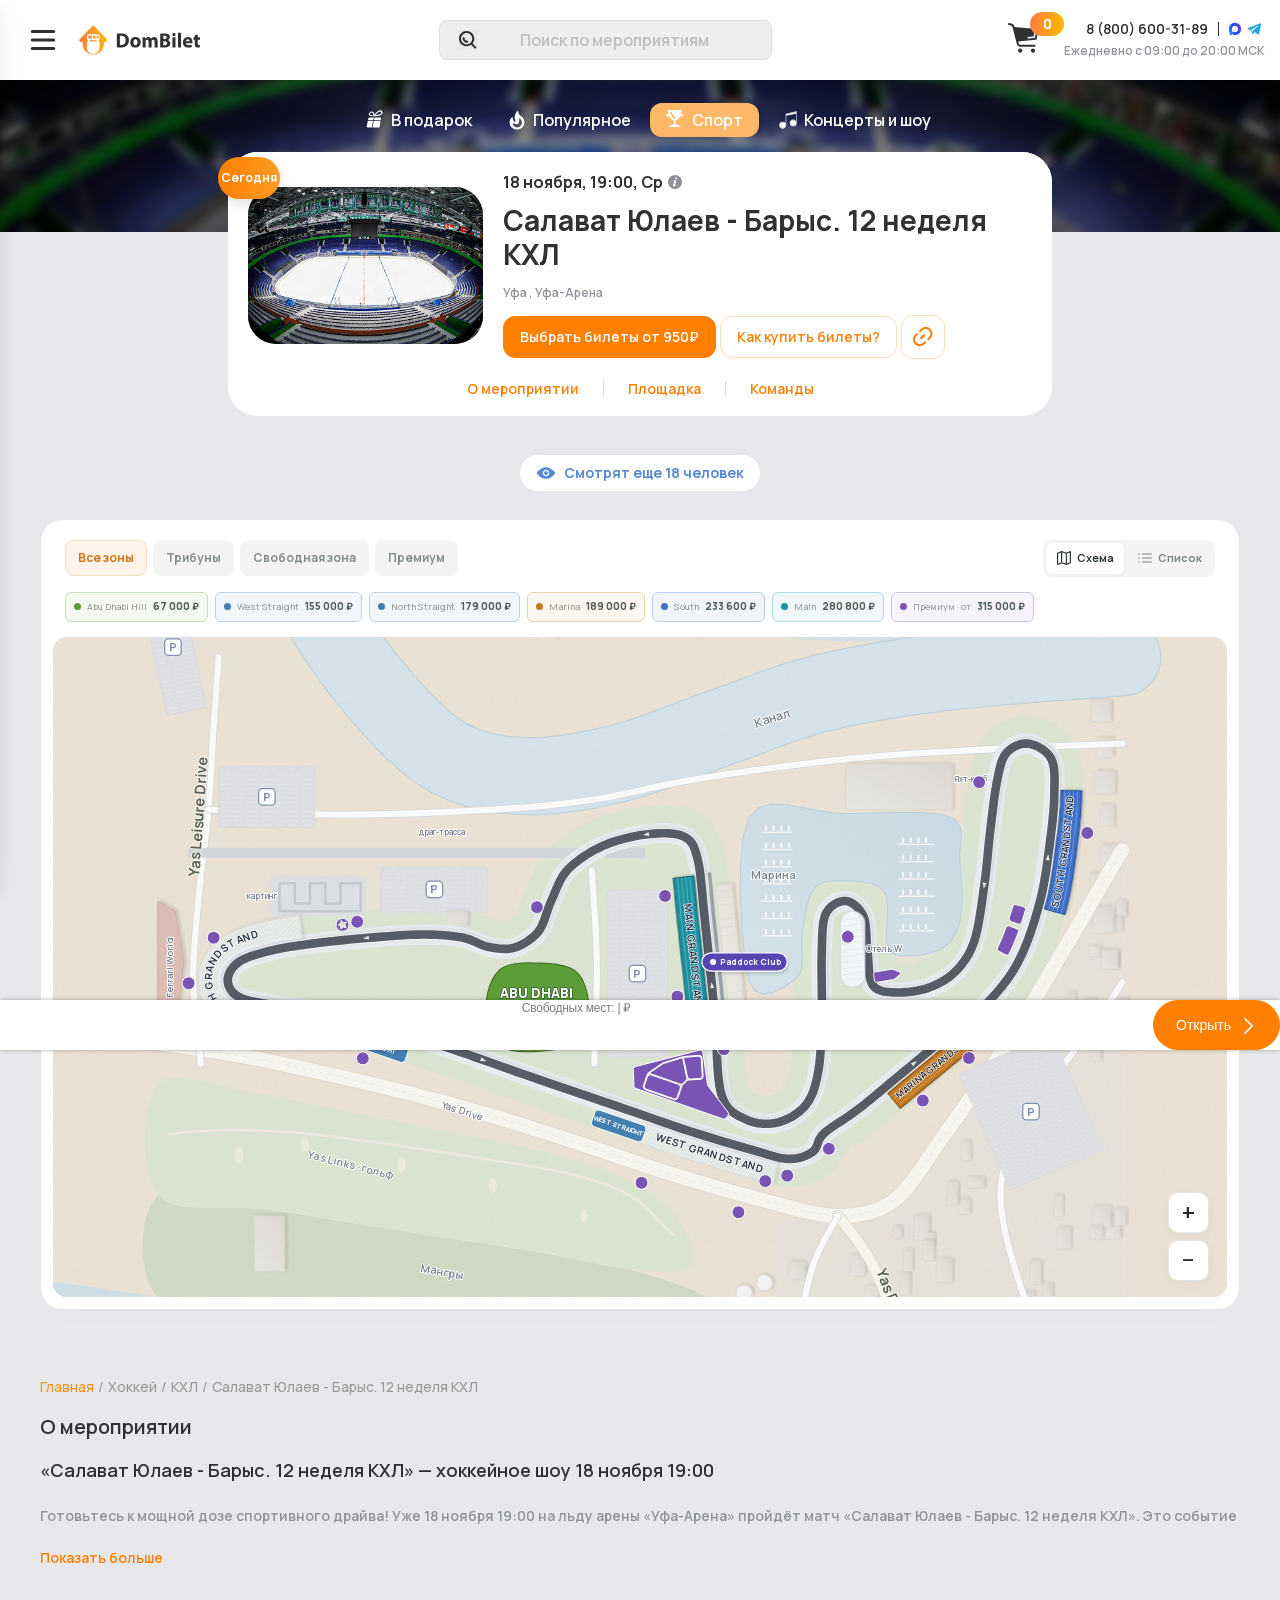
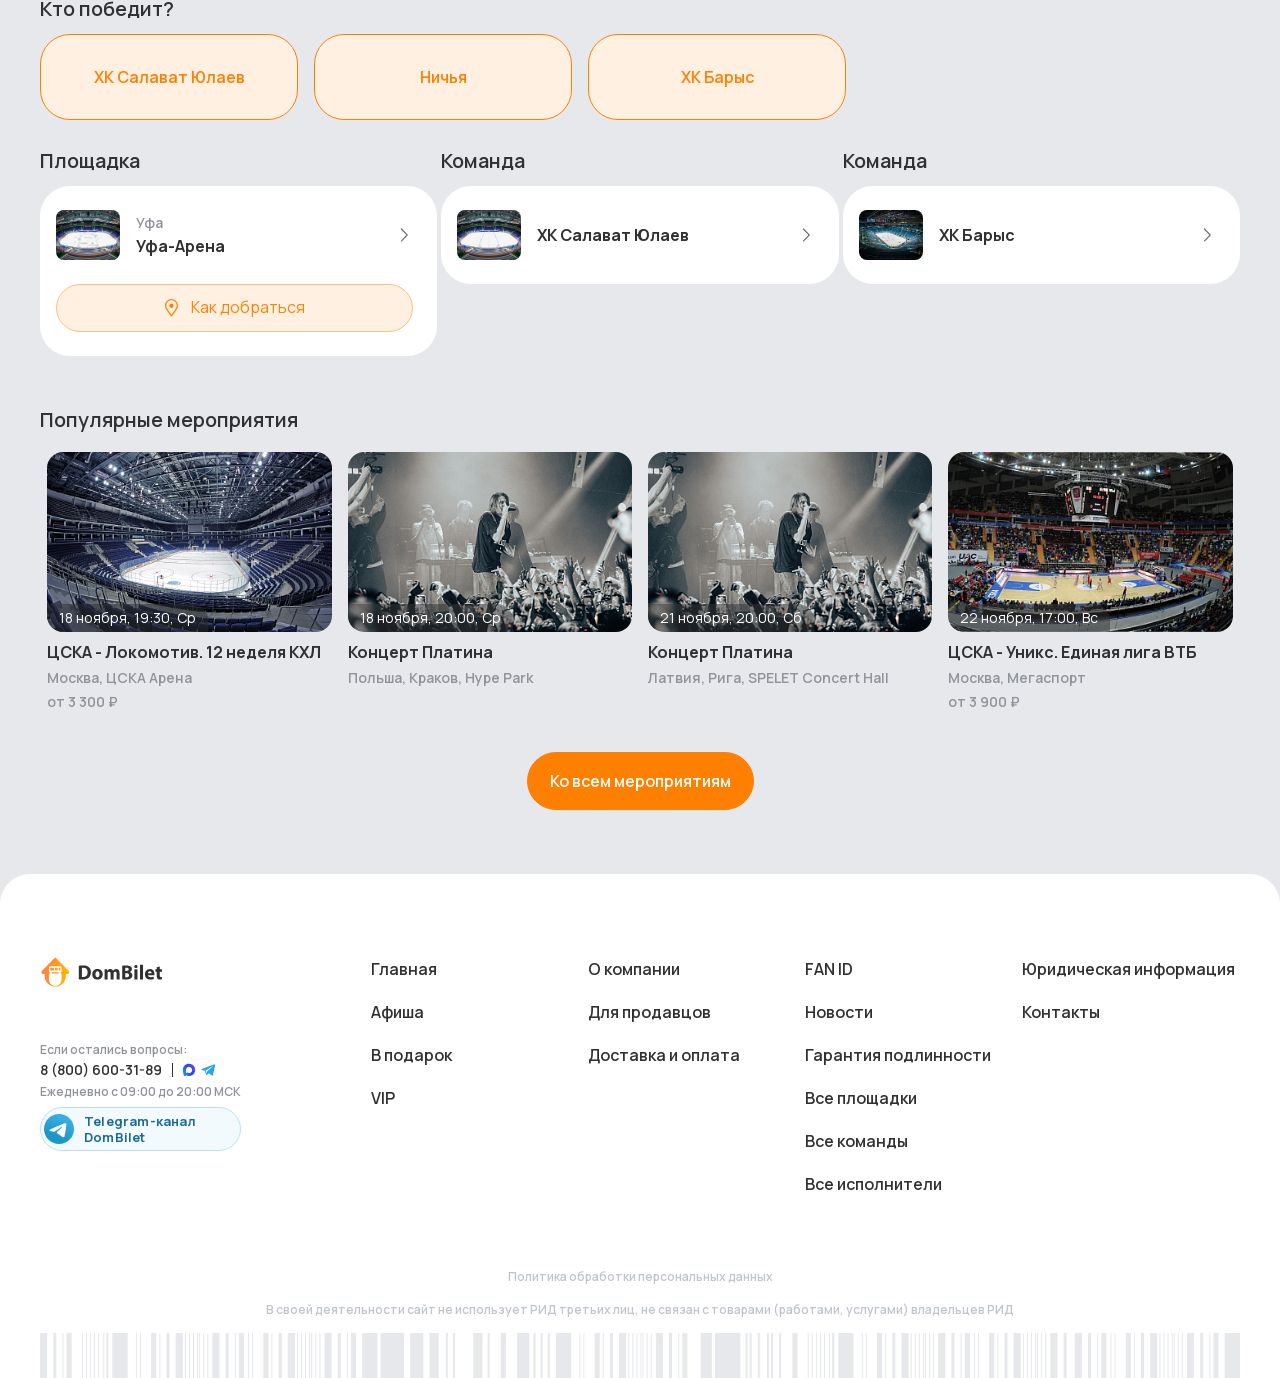
==== site/yas-marina/index.html @ 8da22242 "Follow Yas Marina seating and road contours" ====
<!DOCTYPE html>

<html class="webp" lang="ru">
<head>
<meta content="default-src 'self' data: blob:; script-src 'self' 'unsafe-inline' 'unsafe-eval'; style-src 'self' 'unsafe-inline'; img-src 'self' data: blob:; connect-src 'self'; font-src 'self' data:; form-action 'none'; frame-src 'none';" http-equiv="Content-Security-Policy"/><title>Салават Юлаев - Барыс. 12 неделя КХЛ,  Уфа, 18 ноября 19:00 — купить билеты на dombilet.ru</title>
<meta charset="utf-8"/>
<meta content="#FFFFFF" name="theme-color"/>
<meta content="telephone=no" name="format-detection"/>
<meta content="width=device-width, initial-scale=1.0" name="viewport"/>
<meta content="927cb28ad1be126b" name="yandex-verification"/>
<meta content="4dB3O5tws-q_3a4sKENKwFu6H9sQXQCLOlvoJntcr1E" name="google-site-verification"/>
<link href="../assets/3c4cfeed8372-favicon.ico" rel="icon" sizes="any"/>
<link href="../assets/720927003d61-favicon.svg" rel="icon" type="image/svg+xml"/>
<link href="../assets/5d8e3d32ad86-apple-touch-icon.png" rel="apple-touch-icon"/>
<link href="../assets/6e34c2280c79-site.webmanifest" rel="manifest"/>
<link href="../assets/3c4cfeed8372-favicon.ico" rel="shortcut icon"/>
<meta content="text/html; charset=utf-8" http-equiv="Content-Type"/>
<meta content="index, follow" name="robots"/>
<meta content="Keywords" name="keywords"/>
<meta content="Билеты на Салават Юлаев - Барыс. 12 неделя КХЛ, Уфа. Начало 18 ноября 19:00 на площадке Уфа-Арена. Выбирайте лучшие места и покупайте билеты с гарантией подлинности на dombilet.ru быстро, удобно, безопасно." name="description"/>
<link href="https://dombilet.ru/sport/hockey/khl/salavat-yulaev-barys-12-nedelya-kkhl/" rel="canonical"/>
<link href="../assets/f76cd9af6daa-page_17370873069738db4c8d6cca60e03076_v1.css?v=20261118-fonts" rel="stylesheet" type="text/css"/>
<link data-template-style="true" href="../assets/5791c54c05a1-template_c410a1cf20f54727c62c4acd4403682b_v1.css?v=20261118-fonts" rel="stylesheet" type="text/css"/>
<script>if(!window.BX)window.BX={};if(!window.BX.message)window.BX.message=function(mess){if(typeof mess==='object'){for(let i in mess) {BX.message[i]=mess[i];} return true;}};</script>
<script>(window.BX||top.BX).message({"JS_CORE_LOADING":"Загрузка...","JS_CORE_NO_DATA":"- Нет данных -","JS_CORE_WINDOW_CLOSE":"Закрыть","JS_CORE_WINDOW_EXPAND":"Развернуть","JS_CORE_WINDOW_NARROW":"Свернуть в окно","JS_CORE_WINDOW_SAVE":"Сохранить","JS_CORE_WINDOW_CANCEL":"Отменить","JS_CORE_WINDOW_CONTINUE":"Продолжить","JS_CORE_H":"ч","JS_CORE_M":"м","JS_CORE_S":"с","JSADM_AI_HIDE_EXTRA":"Скрыть лишние","JSADM_AI_ALL_NOTIF":"Показать все","JSADM_AUTH_REQ":"Требуется авторизация!","JS_CORE_WINDOW_AUTH":"Войти","JS_CORE_IMAGE_FULL":"Полный размер"});</script>
<script src="../assets/1ee7920799cd-core.min.js"></script>
<script>BX.Runtime.registerExtension({"name":"main.core","namespace":"BX","loaded":true});</script>
<script>BX.setJSList(["\/bitrix\/js\/main\/core\/core_ajax.js","\/bitrix\/js\/main\/core\/core_promise.js","\/bitrix\/js\/main\/polyfill\/promise\/js\/promise.js","\/bitrix\/js\/main\/loadext\/loadext.js","\/bitrix\/js\/main\/loadext\/extension.js","\/bitrix\/js\/main\/polyfill\/promise\/js\/promise.js","\/bitrix\/js\/main\/polyfill\/find\/js\/find.js","\/bitrix\/js\/main\/polyfill\/includes\/js\/includes.js","\/bitrix\/js\/main\/polyfill\/matches\/js\/matches.js","\/bitrix\/js\/ui\/polyfill\/closest\/js\/closest.js","\/bitrix\/js\/main\/polyfill\/fill\/main.polyfill.fill.js","\/bitrix\/js\/main\/polyfill\/find\/js\/find.js","\/bitrix\/js\/main\/polyfill\/matches\/js\/matches.js","\/bitrix\/js\/main\/polyfill\/core\/dist\/polyfill.bundle.js","\/bitrix\/js\/main\/core\/core.js","\/bitrix\/js\/main\/polyfill\/intersectionobserver\/js\/intersectionobserver.js","\/bitrix\/js\/main\/lazyload\/dist\/lazyload.bundle.js","\/bitrix\/js\/main\/polyfill\/core\/dist\/polyfill.bundle.js","\/bitrix\/js\/main\/parambag\/dist\/parambag.bundle.js"]);
</script>
<script>BX.Runtime.registerExtension({"name":"jquery","namespace":"window","loaded":true});</script>
<script>(window.BX||top.BX).message({"LANGUAGE_ID":"ru","FORMAT_DATE":"DD.MM.YYYY","FORMAT_DATETIME":"DD.MM.YYYY HH:MI:SS","COOKIE_PREFIX":"BITRIX_SM","SERVER_TZ_OFFSET":"10800","UTF_MODE":"Y","SITE_ID":"s1","SITE_DIR":"\/","USER_ID":"","SERVER_TIME":1794953131,"USER_TZ_OFFSET":0,"USER_TZ_AUTO":"Y","bitrix_sessid":"2fbe5c53769d8d0bcac6fee58060490a"});</script>
<script src="../assets/fd24740e4cf0-jquery-1.12.4.min.js"></script><script src="../fixtures.js"></script><script src="../local-preview.js?v=6"></script>
<script>BX.setJSList(["\/local\/templates\/dombilet2.0\/components\/bitrix\/catalog.element\/.default\/script.js","\/local\/components\/tickets\/vote\/templates\/.default\/script.js","\/local\/templates\/dombilet2.0\/components\/bitrix\/catalog.element\/.default\/js\/bootstrap.js","\/local\/templates\/dombilet2.0\/components\/bitrix\/catalog.element\/.default\/js\/leaflet.min.js","\/local\/templates\/dombilet2.0\/components\/bitrix\/catalog.element\/.default\/js\/jquery.fancybox.min.js","\/local\/templates\/dombilet2.0\/components\/bitrix\/catalog.element\/.default\/js\/LSVGLayer.js","\/local\/templates\/dombilet2.0\/components\/bitrix\/catalog.element\/.default\/js\/multiple-select.js","\/local\/templates\/dombilet2.0\/components\/bitrix\/catalog.element\/.default\/js\/csrf.js","\/local\/templates\/dombilet2.0\/components\/bitrix\/catalog.element\/.default\/js\/SmoothWheelZoom.js","\/local\/templates\/dombilet2.0\/components\/bitrix\/catalog.element\/.default\/js\/jquery.sticky-kit.js","\/local\/templates\/dombilet2.0\/components\/bitrix\/catalog.element\/.default\/js\/init_interface.js","\/local\/templates\/dombilet2.0\/components\/bitrix\/catalog.element\/.default\/js\/script_buy.js","\/local\/templates\/dombilet2.0\/assets\/js\/country-data.js","\/local\/templates\/dombilet2.0\/assets\/js\/simple-phone-mask.js","\/bitrix\/components\/bitrix\/search.title\/script.js","\/local\/templates\/dombilet2.0\/components\/bitrix\/search.title\/top-menu\/script.js","\/local\/templates\/dombilet2.0\/components\/bitrix\/search.title\/popup-search\/script.js","\/local\/components\/tickets\/top.button\/templates\/.default\/script.js"]);</script>
<script>BX.setCSSList(["\/local\/templates\/dombilet2.0\/components\/bitrix\/catalog.element\/.default\/style.css","\/local\/components\/tickets\/vote\/templates\/.default\/style.css","\/local\/templates\/dombilet2.0\/components\/bitrix\/catalog.element\/.default\/css\/bootstrap.css","\/local\/templates\/dombilet2.0\/components\/bitrix\/catalog.element\/.default\/css\/leaflet.css","\/local\/templates\/dombilet2.0\/components\/bitrix\/catalog.element\/.default\/css\/jquery.fancybox.min.css","\/local\/templates\/dombilet2.0\/assets\/css\/simple-phone-mask.css","\/local\/templates\/dombilet2.0\/components\/bitrix\/breadcrumb\/dombilet.sections\/style.css","\/local\/templates\/dombilet2.0\/assets\/css\/style.min.css","\/local\/templates\/dombilet2.0\/components\/bitrix\/search.title\/top-menu\/style.css","\/local\/templates\/dombilet2.0\/components\/bitrix\/search.title\/popup-search\/style.css","\/local\/components\/tickets\/group.tickets.popup\/templates\/orange\/style.css","\/local\/components\/tickets\/top.button\/templates\/.default\/style.css"]);</script>
<script src="../assets/39234f7bb2ab-template_602bebb4aa63c55a0d07e5e7d545b775_v1.js"></script>
<script src="../assets/441320418728-page_9b06301712d794bcfd93d928ab07b9fc_v1.js"></script>
<!-- Подключение метатегов и стилей -->
</head>
<body class="">
<div hidden="" id="sm-menu-content">
<a href="https://dombilet.ru/">
<img alt="Картинка" class="sm-logo" loading="lazy" src="../assets/a990c247d8c1-logo.svg"/>
</a>
<ul class="sm-menu-points">
<li><a href="https://dombilet.ru/afisha/">Афиша</a></li>
<li><a href="https://dombilet.ru/sertificat/">В подарок</a></li>
<li><a href="https://dombilet.ru/vip/">VIP</a></li>
<li><a href="https://dombilet.ru/team/">Все команды</a></li>
<li><a href="https://dombilet.ru/stadium/">Все площадки</a></li>
<li><a href="https://dombilet.ru/artist/">Все исполнители</a></li>
<li><a href="https://dombilet.ru/about-company/">О компании</a></li>
<li><a href="https://dombilet.ru/authenticity-guarantee/">Гарантия подлинности</a></li>
<li><a href="https://dombilet.ru/delivery-and-payment/">Доставка и оплата</a></li>
<li><a href="https://dombilet.ru/for-sellers/">Для продавцов</a></li>
<li><a href="https://dombilet.ru/fan-id/">FAN ID</a></li>
<li><a href="https://dombilet.ru/news/">Новости</a></li>
<li><a href="https://dombilet.ru/legal/offer/">Оферта</a></li>
<li><a href="https://dombilet.ru/contacts/">Контакты</a></li>
</ul>
<div class="contacts-info_wrapper sm-contacts-info">
<div class="contacts-info__text sm-first-text">Если остались вопросы:</div>
<div class="contacts-info__row">
<a class="contacts-info__phone" href="tel:88006003189">8 (800) 600-31-89</a>
<a class="contacts-info__whatsapp" href="https://max.ru/u/f9LHodD0cOLI2wngvTqgyMmjynvBsDkiEKffX438UYBsqbY5XTEf1xtTW04" target="_blank">
<img alt="Max" src="../assets/a9525af520ec-max.svg"/>
</a>
<a class="contacts-info__telegram" href="https://t.me/+79283333755?text=%D0%97%D0%B4%D1%80%D0%B0%D0%B2%D1%81%D1%82%D0%B2%D1%83%D0%B9%D1%82%D0%B5%21%0A%D0%9F%D0%B8%D1%88%D1%83%20%D0%B2%D0%B0%D0%BC%20%D1%81%20%D1%81%D0%B0%D0%B9%D1%82%D0%B0%20dombilet.ru%0A%D0%BF%D0%BE%20%D1%81%D0%BB%D0%B5%D0%B4%D1%83%D1%8E%D1%89%D0%B5%D0%BC%D1%83%20%D0%B2%D0%BE%D0%BF%D1%80%D0%BE%D1%81%D1%83%3A%0A" target="_blank">
<img alt="Telegram" src="../assets/641e4399e596-tg.svg"/>
</a>
</div>
<div class="contacts-info__text">Ежедневно с 09:00 до 20:00 МСК</div>
<a class="tg-button mobile_place" href="https://t.me/s/DomBilet_Concierge/" rel="noopener noreferrer" target="_blank">
<span class="tg-icon">
<svg fill="none" height="48" viewbox="0 0 48 48" width="48" xmlns="http://www.w3.org/2000/svg">
<path d="M24 48C37.2548 48 48 37.2548 48 24C48 10.7452 37.2548 0 24 0C10.7452 0 0 10.7452 0 24C0 37.2548 10.7452 48 24 48Z" fill="url(#paint0_linear_burger)"></path>
<path d="M8.93822 25.174C11.7438 23.6286 14.8756 22.3388 17.8018 21.0424C22.836 18.919 27.8902 16.8324 32.9954 14.8898C33.9887 14.5588 35.7734 14.2351 35.9484 15.7071C35.8526 17.7907 35.4584 19.8621 35.188 21.9335C34.5017 26.4887 33.7085 31.0283 32.935 35.5685C32.6685 37.0808 30.774 37.8637 29.5618 36.8959C26.6486 34.9281 23.713 32.9795 20.837 30.9661C19.8949 30.0088 20.7685 28.6341 21.6099 27.9505C24.0093 25.5859 26.5539 23.5769 28.8279 21.0901C29.4413 19.6088 27.6289 20.8572 27.0311 21.2397C23.7463 23.5033 20.5419 25.9051 17.0787 27.8945C15.3097 28.8683 13.2479 28.0361 11.4797 27.4927C9.89428 26.8363 7.57106 26.175 8.93806 25.1741L8.93822 25.174Z" fill="white"></path>
<defs>
<lineargradient gradientunits="userSpaceOnUse" id="paint0_linear_burger" x1="18.0028" x2="6.0028" y1="2.0016" y2="30">
<stop stop-color="#37AEE2"></stop>
<stop offset="1" stop-color="#1E96C8"></stop>
</lineargradient>
</defs>
</svg>
</span>
<span class="tg-text">Telegram-канал DomBilet</span>
</a>
</div>
</div>
<script type="application/ld+json">
{
    "@context": "https://schema.org",
    "@type": "SiteNavigationElement",
    "@id": "https://dombilet.ru/#nav-main",
    "name": "Главное меню",
    "hasPart": [
        {
            "@type": "SiteNavigationElement",
            "position": 1,
            "name": "Афиша",
            "url": "https://dombilet.ru/afisha/"
        },
        {
            "@type": "SiteNavigationElement",
            "position": 2,
            "name": "В подарок",
            "url": "https://dombilet.ru/sertificat/"
        },
        {
            "@type": "SiteNavigationElement",
            "position": 3,
            "name": "VIP",
            "url": "https://dombilet.ru/vip/"
        },
        {
            "@type": "SiteNavigationElement",
            "position": 4,
            "name": "Все команды",
            "url": "https://dombilet.ru/team/"
        },
        {
            "@type": "SiteNavigationElement",
            "position": 5,
            "name": "Все площадки",
            "url": "https://dombilet.ru/stadium/"
        },
        {
            "@type": "SiteNavigationElement",
            "position": 6,
            "name": "Все исполнители",
            "url": "https://dombilet.ru/artist/"
        },
        {
            "@type": "SiteNavigationElement",
            "position": 7,
            "name": "О компании",
            "url": "https://dombilet.ru/about-company/"
        },
        {
            "@type": "SiteNavigationElement",
            "position": 8,
            "name": "Гарантия подлинности",
            "url": "https://dombilet.ru/authenticity-guarantee/"
        },
        {
            "@type": "SiteNavigationElement",
            "position": 9,
            "name": "Доставка и оплата",
            "url": "https://dombilet.ru/delivery-and-payment/"
        },
        {
            "@type": "SiteNavigationElement",
            "position": 10,
            "name": "Для продавцов",
            "url": "https://dombilet.ru/for-sellers/"
        },
        {
            "@type": "SiteNavigationElement",
            "position": 11,
            "name": "FAN ID",
            "url": "https://dombilet.ru/fan-id/"
        },
        {
            "@type": "SiteNavigationElement",
            "position": 12,
            "name": "Новости",
            "url": "https://dombilet.ru/news/"
        },
        {
            "@type": "SiteNavigationElement",
            "position": 13,
            "name": "Оферта",
            "url": "https://dombilet.ru/legal/offer/"
        },
        {
            "@type": "SiteNavigationElement",
            "position": 14,
            "name": "Контакты",
            "url": "https://dombilet.ru/contacts/"
        }
    ]
}
</script>
<div class="wrapper">
<header class="header">
<div class="header__top top-header js-top-header" data-scroll="10" data-scroll-show="">
<div class="top-header__wrapper js-header-wrapper">
<!-- Панель администрирования -->
<div class="top-header__container event_page" data-lp="">
<div class="top-header__body">
<div class="logo-menu-wrapper">
<svg class="sm-trigger" fill="none" height="56" viewbox="0 0 56 56" width="56" xmlns="http://www.w3.org/2000/svg">
<rect fill="#2F2F2F" height="3.04348" rx="1.52174" width="24.3478" x="15.8242" y="17.9551"></rect>
<rect fill="#2F2F2F" height="3.04348" rx="1.52174" width="24.3478" x="15.8242" y="26.4785"></rect>
<rect fill="#2F2F2F" height="3.04348" rx="1.52174" width="24.3478" x="15.8242" y="35.002"></rect>
</svg>
<svg class="search-icon-to-heder hidden-desktop" data-popup="#popup-search" fill="none" height="25" viewbox="0 0 25 25" width="25" xmlns="http://www.w3.org/2000/svg">
<path d="M11.7666 0.334488C17.3849 0.619263 21.8523 5.2656 21.8525 10.9546L21.8389 11.5015C21.7232 13.7826 20.8889 15.8745 19.5576 17.5542L24.1914 22.188C24.7547 22.7513 24.7547 23.6648 24.1914 24.228C23.6282 24.791 22.7155 24.791 22.1523 24.228L17.4746 19.5513C15.7191 20.8308 13.5584 21.5874 11.2197 21.5874L10.6719 21.5737C5.23487 21.2979 0.875199 16.9385 0.599609 11.5015L0.585938 10.9546C0.586167 5.08209 5.34715 0.320816 11.2197 0.320816L11.7666 0.334488ZM11.2197 3.20558C6.94028 3.20558 3.47093 6.67521 3.4707 10.9546C3.47087 15.2341 6.94024 18.7036 11.2197 18.7036C15.4991 18.7035 18.9686 15.234 18.9688 10.9546C18.9685 6.67531 15.499 3.20574 11.2197 3.20558ZM6.99902 8.95753C7.79555 8.95753 8.44134 9.60341 8.44141 10.3999C8.44141 12.3459 10.0188 13.9233 11.9648 13.9234C12.7613 13.9234 13.4071 14.5693 13.4072 15.3657C13.4072 16.1623 12.7614 16.8081 11.9648 16.8081C8.42572 16.808 5.55664 13.9391 5.55664 10.3999C5.55671 9.60341 6.2025 8.95753 6.99902 8.95753Z" fill="#303133"></path>
</svg>
<a class="top-header__logo logo hidden-mobile" href="https://dombilet.ru/">
<img alt="Картинка" loading="lazy" src="../assets/a990c247d8c1-logo.svg"/>
</a>
</div>
<div class="top-header__menu menu">
<a class="top-header__logo logo hidden-desktop" href="https://dombilet.ru/">
<img alt="Картинка" loading="lazy" src="../assets/a990c247d8c1-logo.svg"/>
</a>
<div class="interface-box__main_top-menu main-interface-box hidden-mobile">
<div class="main-interface-box__search search-form" id="title-search-topmenu">
<form action="" class="search-form__item">
<button class="search-form__btn" type="submit">
<svg fill="none" height="18" viewbox="0 0 18 18" width="18" xmlns="http://www.w3.org/2000/svg">
<path d="M8.0498 0.00976562C12.0952 0.21467 15.3125 3.55993 15.3125 7.65625L15.3027 8.0498C15.2195 9.69229 14.6179 11.1977 13.6592 12.4072L16.9961 15.7441C17.4014 16.1497 17.4015 16.8074 16.9961 17.2129C16.5906 17.6182 15.9329 17.6181 15.5273 17.2129L12.1602 13.8457C10.8961 14.767 9.34006 15.3125 7.65625 15.3125L7.26172 15.3027C3.34721 15.1041 0.208241 11.9644 0.00976562 8.0498L0 7.65625C0 3.42794 3.42795 6.72675e-05 7.65625 0L8.0498 0.00976562ZM7.65625 2.07715C4.57501 2.07722 2.07715 4.57499 2.07715 7.65625C2.07744 10.7373 4.57518 13.2353 7.65625 13.2354C10.7373 13.2353 13.2351 10.7373 13.2354 7.65625C13.2354 4.57499 10.7375 2.07722 7.65625 2.07715ZM4.61719 6.21875C5.19071 6.21875 5.65527 6.68331 5.65527 7.25684C5.65554 8.65768 6.79152 9.79378 8.19238 9.79395C8.76581 9.79395 9.23128 10.2586 9.23145 10.832C9.23118 11.4053 8.76575 11.8711 8.19238 11.8711C5.64446 11.8709 3.57937 9.80473 3.5791 7.25684C3.5791 6.68331 4.04366 6.21875 4.61719 6.21875Z" fill="#303133"></path>
</svg>
</button>
<input autocomplete="off" class="search-form__input" data-error="Ошибка" data-placeholder="Поиск по мероприятиям" data-value="Поиск по мероприятиям" id="title-search-input-topmenu" name="q" placeholder="Поиск по мероприятиям" type="text"/>
<button class="search-form__btn search-form__btn_reset search-form__btn_reset-hidden" id="searchClose" style="background-color: transparent;" type="reset">
<svg fill="none" height="18" viewbox="0 0 13 13" width="18" xmlns="http://www.w3.org/2000/svg">
<path d="M5.50987 6.125L4.26562 4.89431C4.18367 4.80302 4.14269 4.69817 4.14269 4.57975C4.14269 4.46133 4.186 4.35881 4.27262 4.27219C4.35925 4.18556 4.46177 4.14225 4.58019 4.14225C4.6986 4.14225 4.80346 4.18323 4.89475 4.26519L6.12544 5.50944L7.35612 4.26519C7.48387 4.14677 7.62738 4.11031 7.78662 4.15581C7.94588 4.20131 8.0484 4.30383 8.09419 4.46338C8.13998 4.62292 8.10352 4.76642 7.98481 4.89388L6.74056 6.12456L7.98481 7.35525C8.10323 7.483 8.13969 7.6265 8.09419 7.78575C8.04869 7.945 7.94617 8.04752 7.78662 8.09331C7.62708 8.1391 7.48358 8.10265 7.35612 7.98394L6.12544 6.73969L4.89475 7.98394C4.80346 8.0659 4.6986 8.10688 4.58019 8.10688C4.46177 8.10688 4.35925 8.06356 4.27262 7.97694C4.186 7.89031 4.14269 7.78779 4.14269 7.66938C4.14269 7.55096 4.18367 7.4461 4.26562 7.35481L5.50987 6.125ZM6.125 11.375C7.61075 11.3385 8.848 10.8258 9.83675 9.83675C10.8255 8.84771 11.3383 7.61046 11.375 6.125C11.3385 4.63925 10.8258 3.402 9.83675 2.41325C8.84771 1.4245 7.61046 0.91175 6.125 0.875C4.63925 0.911458 3.402 1.42421 2.41325 2.41325C1.4245 3.40229 0.91175 4.63954 0.875 6.125C0.911458 7.61075 1.42421 8.848 2.41325 9.83675C3.40229 10.8255 4.63954 11.3383 6.125 11.375ZM6.125 12.25C4.39308 12.2045 2.95065 11.6053 1.79769 10.4523C0.644729 9.29935 0.0455 7.85692 0 6.125C0.0455 4.39308 0.644729 2.95065 1.79769 1.79769C2.95065 0.644729 4.39308 0.0455 6.125 0C7.85692 0.0455 9.29935 0.644729 10.4523 1.79769C11.6053 2.95065 12.2045 4.39308 12.25 6.125C12.2045 7.85692 11.6053 9.29935 10.4523 10.4523C9.29935 11.6053 7.85692 12.2045 6.125 12.25Z" fill="#C1C5C9"></path>
</svg>
</button>
</form>
<div class="search-form__menu menu-search"></div>
</div>
</div>
<script>
	BX.ready(function(){
		new JCTitleSearchNewTopMenu({
			'AJAX_PAGE' : '/sport/hockey/khl/salavat-yulaev-barys-12-nedelya-kkhl/',
			'CONTAINER_ID': 'title-search-topmenu',
			'INPUT_ID': 'title-search-input-topmenu',
			'MIN_QUERY_LEN': 2
		});
	});
</script>
</div>
<div class="top-header__contacts contacts-info">
<a class="cart-info-link" href="https://dombilet.ru/cart/">
<span class="cart-sticker cart-count-products">0</span>
<svg fill="none" height="30" viewbox="0 0 31 30" width="31" xmlns="http://www.w3.org/2000/svg">
<path clip-rule="evenodd" d="M12.1818 25.3829C13.3729 25.3831 14.339 26.3489 14.339 27.5402C14.3386 28.731 13.3727 29.6962 12.1818 29.6964C10.9909 29.6963 10.0249 28.731 10.0246 27.5402C10.0246 26.3489 10.9906 25.3831 12.1818 25.3829ZM25.0382 25.3829C26.2291 25.3833 27.1943 26.3483 27.1945 27.5392C27.1944 28.7301 26.2292 29.696 25.0382 29.6964C23.8471 29.6963 22.8811 28.7303 22.881 27.5392C22.8812 26.3481 23.8472 25.3831 25.0382 25.3829ZM0.0333429 0.744267C0.174796 0.210804 0.722517 -0.107481 1.256 0.0333297L4.09877 0.787236C5.14338 1.06436 5.958 1.8823 6.23159 2.92786L6.51967 4.02845L29.547 6.04602C29.7523 6.06392 29.9406 6.16688 30.0665 6.3302C30.1919 6.49358 30.2432 6.70236 30.2081 6.9054L28.5861 16.2316C28.5289 16.558 28.2607 16.8063 27.9308 16.838L10.3107 18.5197L10.9406 20.9259C11.0558 21.3654 11.454 21.6717 11.9083 21.672H26.5812C27.1332 21.6722 27.581 22.12 27.5812 22.672C27.5811 23.224 27.1332 23.6718 26.5812 23.672H11.9083C10.5443 23.6717 9.35136 22.7514 9.006 21.4318L4.29701 3.43372C4.2058 3.08525 3.93425 2.81222 3.58608 2.71985L0.74428 1.96692C0.211133 1.82518 -0.107567 1.27761 0.0333429 0.744267ZM27.3888 8.0802C26.9822 8.00271 26.5897 8.26938 26.5119 8.67591L25.5939 13.4825L20.1603 14.1017C19.749 14.1486 19.4537 14.5205 19.5001 14.9318C19.547 15.3433 19.9187 15.6388 20.3302 15.5919L26.3126 14.9113L26.8615 14.8488L26.965 14.3068L27.9855 8.95716C28.0628 8.55043 27.7955 8.15779 27.3888 8.0802Z" fill="#303133" fill-rule="evenodd"></path>
</svg>
</a>
<div class="contacts-info_wrapper hidden-mobile">
<div class="contacts-info__text">Если остались вопросы:</div>
<div class="contacts-info__row">
<a class="contacts-info__phone" href="tel:88006003189">8 (800) 600-31-89</a>
<a class="contacts-info__whatsapp" href="https://max.ru/u/f9LHodD0cOLI2wngvTqgyMmjynvBsDkiEKffX438UYBsqbY5XTEf1xtTW04" target="_blank">
<img alt="Max" src="../assets/a9525af520ec-max.svg"/>
</a>
<a class="contacts-info__telegram" href="https://t.me/+79283333755?text=%D0%97%D0%B4%D1%80%D0%B0%D0%B2%D1%81%D1%82%D0%B2%D1%83%D0%B9%D1%82%D0%B5%21%0A%D0%9F%D0%B8%D1%88%D1%83%20%D0%B2%D0%B0%D0%BC%20%D1%81%20%D1%81%D0%B0%D0%B9%D1%82%D0%B0%20dombilet.ru%0A%D0%BF%D0%BE%20%D1%81%D0%BB%D0%B5%D0%B4%D1%83%D1%8E%D1%89%D0%B5%D0%BC%D1%83%20%D0%B2%D0%BE%D0%BF%D1%80%D0%BE%D1%81%D1%83%3A%0A" target="_blank">
<img alt="Telegram" src="../assets/641e4399e596-tg.svg"/>
</a>
</div>
<div class="contacts-info__text">Ежедневно с 09:00 до 20:00 МСК</div>
</div>
</div>
</div>
</div>
</div>
</div>
<div class="header__body body-header event_page" style="background-image: url(../assets/f3dfbfe6ab80-zxmy34wfqvzfbhjkre1frn9cy9cjg8rr.jpeg)">
<div class="body-header__container">
<div class="body-header__content">
<div class="mobile-menu__icon-wrapper">
<svg class="sm-trigger icon-menu" fill="none" height="56" viewbox="0 0 56 56" width="56" xmlns="http://www.w3.org/2000/svg">
<rect fill="#fff" height="3.04348" rx="1.52174" width="24.3478" x="15.8242" y="17.9551"></rect>
<rect fill="#fff" height="3.04348" rx="1.52174" width="24.3478" x="15.8242" y="26.4785"></rect>
<rect fill="#fff" height="3.04348" rx="1.52174" width="24.3478" x="15.8242" y="35.002"></rect>
</svg>
<svg class="search-icon-mob" data-popup="#popup-search" fill="none" height="25" viewbox="0 0 25 25" width="25" xmlns="http://www.w3.org/2000/svg">
<path d="M10.8662 0.0136719C16.3269 0.290332 20.6689 4.80555 20.6689 10.335L20.6562 10.8662C20.5494 12.9747 19.8082 14.9145 18.623 16.5039L24.0986 21.9785C24.6841 22.5642 24.684 23.5139 24.0986 24.0996C23.5128 24.6854 22.5623 24.6854 21.9766 24.0996L16.501 18.624C14.7793 19.9066 12.6469 20.6689 10.335 20.6689L9.80273 20.6562C4.51831 20.3883 0.281406 16.1507 0.0136719 10.8662L0 10.335C0 4.62728 4.62728 0 10.335 0L10.8662 0.0136719ZM10.335 3C6.28413 3 3 6.28413 3 10.335C3.00016 14.3857 6.28423 17.6689 10.335 17.6689C14.3856 17.6688 17.6688 14.3856 17.6689 10.335C17.6689 6.28423 14.3857 3.00016 10.335 3Z" fill="white"></path>
</svg>
</div>
<div class="body-header__logo-wrapper">
<a class="body-header__logo logo" href="https://dombilet.ru/">
<svg fill="none" height="56" viewbox="0 0 170 56" width="170" xmlns="http://www.w3.org/2000/svg">
<path d="M22.0878 32.2351V30.2927H20.4443C20.0646 30.2948 19.6927 30.1846 19.375 29.976C19.0573 29.7673 18.8078 29.4694 18.6576 29.1194C18.5075 28.7694 18.4633 28.3827 18.5307 28.0077C18.598 27.6326 18.7738 27.2858 19.0363 27.0104L32.2949 13.1331C32.4771 12.9428 32.6957 12.7914 32.9377 12.688C33.1796 12.5846 33.4399 12.5312 33.7029 12.5312C33.9658 12.5312 34.2261 12.5846 34.4681 12.688C34.71 12.7914 34.9286 12.9428 35.1109 13.1331L48.3695 27.0104C48.6319 27.2858 48.8077 27.6326 48.8751 28.0077C48.9424 28.3827 48.8983 28.7694 48.7481 29.1194C48.598 29.4694 48.3485 29.7673 48.0308 29.976C47.713 30.1846 47.3411 30.2948 46.9615 30.2927H45.3156V32.2355C45.3156 35.327 44.0921 38.2918 41.9142 40.4778C39.7362 42.6638 36.7823 43.8918 33.7023 43.8918C30.6222 43.8918 27.6683 42.6638 25.4904 40.4778C23.3125 38.2918 22.0889 35.327 22.0889 32.2355L22.0878 32.2351ZM26.7898 23.5662V27.7948C27.0832 27.7948 27.3645 27.9118 27.5719 28.12C27.7794 28.3282 27.8959 28.6105 27.8959 28.905C27.8959 29.1994 27.7794 29.4818 27.5719 29.69C27.3645 29.8982 27.0832 30.0152 26.7898 30.0152V36.1035C26.7898 39.9935 29.9612 43.2703 33.8361 43.1966C35.6462 43.1614 37.3703 42.4148 38.6379 41.1174C39.9056 39.8199 40.6155 38.0751 40.6151 36.258V30.0144C40.3218 30.0144 40.0404 29.8974 39.833 29.6892C39.6256 29.481 39.509 29.1986 39.509 28.9042C39.509 28.6098 39.6256 28.3274 39.833 28.1192C40.0404 27.911 40.3218 27.794 40.6151 27.794V23.5662C40.6151 23.3378 40.5703 23.1117 40.4832 22.9007C40.3961 22.6897 40.2684 22.4981 40.1075 22.3367C39.9466 22.1752 39.7555 22.0472 39.5453 21.9599C39.335 21.8727 39.1097 21.8278 38.8822 21.828H28.5216C28.0623 21.828 27.6218 22.0111 27.297 22.3371C26.9723 22.663 26.7898 23.1052 26.7898 23.5662ZM37.2969 27.3793V22.9381H39.0384C39.1005 22.9381 39.1619 22.9504 39.2193 22.9743C39.2766 22.9981 39.3287 23.033 39.3726 23.0771C39.4165 23.1211 39.4513 23.1734 39.475 23.231C39.4988 23.2885 39.511 23.3502 39.511 23.4125V26.9045C39.511 27.0303 39.4612 27.151 39.3726 27.2399C39.284 27.3289 39.1638 27.3789 39.0384 27.3789L37.2969 27.3793ZM34.841 27.3793V22.9381H36.2236V27.3785L34.841 27.3793ZM33.9396 27.3793V22.9381H34.9929V27.3785L33.9396 27.3793ZM33.3865 27.3793V22.9381H34.0279V27.3785L33.3865 27.3793ZM30.9369 27.3793V22.9381H32.3206V27.3785L30.9369 27.3793ZM29.9549 27.3793V22.9381H31.4023V27.3785L29.9549 27.3793ZM28.3677 27.3793C28.3056 27.3793 28.2442 27.367 28.1869 27.3432C28.1295 27.3193 28.0774 27.2844 28.0335 27.2403C27.9897 27.1963 27.9548 27.144 27.9311 27.0864C27.9073 27.0289 27.8951 26.9672 27.8951 26.9049V23.4125C27.8951 23.3502 27.9073 23.2885 27.9311 23.231C27.9548 23.1734 27.9897 23.1211 28.0335 23.0771C28.0774 23.033 28.1295 22.9981 28.1869 22.9743C28.2442 22.9504 28.3056 22.9381 28.3677 22.9381H30.1073V27.3785L28.3677 27.3793Z" fill="white"></path>
<rect fill="white" height="1.01562" rx="0.507812" width="10.3594" x="28.4062" y="28.3867"></rect>
<path d="M68.0859 33.6006L69.4883 33.6846L69.3418 39.6729H66.9336L66.7666 36.1133H58.4951L58.3281 39.6729H55.8984L55.7734 33.6846L56.9668 33.6006C57.5322 32.6164 57.9925 31.5688 58.3066 30.459C58.6835 29.0352 58.8516 27.4855 58.8516 25.7686V22H68.0859V33.6006ZM76.0127 25.6221C79.1326 25.6221 81.2264 27.779 81.2266 30.8779C81.2266 34.6261 78.5673 36.3438 75.8242 36.3438C72.8299 36.3437 70.5264 34.3748 70.5264 31.0664C70.5265 27.7372 72.7043 25.6221 76.0127 25.6221ZM132.238 36.1133H129.056V28.3027H126.836V30.1875C126.836 32.6791 126.542 34.4166 125.391 35.3379C124.742 36.0288 123.842 36.3437 122.418 36.3438L122.062 33.873C122.543 33.7893 122.962 33.6002 123.213 33.3281C123.799 32.7209 123.884 31.7578 123.884 30.041V25.874H132.238V36.1133ZM139.355 25.6436C142.664 25.6436 143.92 28.2192 143.92 30.7529C143.92 31.2971 143.857 31.7785 143.815 32.0088H137.22C137.303 33.328 138.623 33.9561 140.109 33.9561C141.198 33.9561 142.078 33.8098 142.937 33.5166L143.355 35.6738C142.308 36.1136 141.03 36.3223 139.648 36.3223C136.173 36.3222 134.184 34.3121 134.184 31.1084C134.184 28.512 135.796 25.6436 139.355 25.6436ZM107.652 24.5967H101.454V27.0254C101.936 26.9626 102.627 26.9209 103.171 26.9209C104.595 26.9209 106.082 27.2766 107.149 28.0723C108.134 28.7842 108.783 29.8944 108.783 31.4648C108.783 32.8258 108.259 33.8937 107.442 34.6475C106.081 35.8408 103.862 36.2598 101.705 36.2598C100.135 36.2598 99.0039 36.1545 98.292 36.0498V22H107.652V24.5967ZM88.665 29.7471C88.8326 30.3543 89.1256 31.4019 89.335 32.3232H89.3975C89.5859 31.6324 89.9207 30.5016 90.2139 29.5176L91.3447 25.874H95.3652L95.9932 36.1133H93.041L92.874 32.0088C92.8531 31.1294 92.7895 29.6431 92.7686 28.4287H92.7061C92.3083 29.7894 92.2451 30.1244 91.7217 31.7783L90.3613 35.9453H88.0361L86.8223 31.8838C86.5501 30.9206 86.2147 29.4544 85.9844 28.4912H85.9004C85.8585 29.7683 85.8378 31.2127 85.7959 32.0713L85.6289 36.1133H82.7803L83.4932 25.874H87.5547L88.665 29.7471ZM113.777 29.0146C113.777 30.6479 113.694 31.7996 113.61 33.1816L113.694 33.2021C114.176 32.0298 114.447 31.2336 114.866 30.2705L116.855 25.874H120.751V36.1133H117.735V32.9932C117.735 31.4018 117.819 30.7317 117.924 28.5752H117.84C117.442 29.6848 117.191 30.3552 116.772 31.3184C116.123 32.7422 115.349 34.522 114.637 36.1133H110.763V25.874H113.777V29.0146ZM153.753 28.3232H150.779V36.1133H147.597V28.3232H144.623V25.874H153.753V28.3232ZM75.9082 27.9053C74.4006 27.9053 73.8145 29.4758 73.8145 30.9834C73.8146 32.7421 74.5473 34.0605 75.9082 34.0605C77.1645 34.0604 77.9395 32.8254 77.9395 30.9619C77.9394 29.4544 77.3529 27.9054 75.9082 27.9053ZM102.563 29.2871C102.208 29.2871 101.831 29.3283 101.454 29.3701V33.7891C101.81 33.8519 102.229 33.873 102.669 33.873C103.444 33.873 104.218 33.6207 104.741 33.1602C105.16 32.7624 105.433 32.1976 105.433 31.5068C105.433 30.7949 105.139 30.271 104.679 29.915C104.113 29.4753 103.317 29.2871 102.563 29.2871ZM61.8037 26.4805C61.8037 28.1138 61.5946 29.706 61.1758 31.1299C60.9245 31.9883 60.5678 32.8466 60.2119 33.5166H64.9023V24.5967H61.8037V26.4805ZM139.167 27.7578C137.827 27.7579 137.283 28.9935 137.199 29.8311H140.968C140.968 29.0563 140.633 27.7578 139.167 27.7578Z" fill="white"></path>
</svg>
</a>
</div>
<ul class="body-header__menu menu-body-header">
<li class="menu-body-header__item">
<a class="menu-body-header__link" href="https://dombilet.ru/sertificat/">
<svg>
<use xlink:href="../assets/d8a3f0e0c56e-icons.svg#present-w"></use>
</svg>
										В подарок				</a>
</li>
<li class="menu-body-header__item">
<a class="menu-body-header__link" href="https://dombilet.ru/afisha/filter/popular-is-true/apply/">
<svg>
<use xlink:href="../assets/8ba162301015-icons.svg#fire-w"></use>
</svg>
										Популярное				</a>
</li>
<li class="menu-body-header__item">
<a class="menu-body-header__link menu-body-header__select" href="https://dombilet.ru/sport/">
<svg>
<use xlink:href="../assets/035d0a5a3832-icons.svg#cubok-w"></use>
</svg>
										Спорт				</a>
</li>
<li class="menu-body-header__item">
<a class="menu-body-header__link" href="https://dombilet.ru/koncerty-i-shou/">
<svg>
<use xlink:href="../assets/9138bd223fa8-icons.svg#note-w"></use>
</svg>
										Концерты и шоу				</a>
</li>
</ul>
<script type="application/ld+json">
{
    "@context": "https://schema.org",
    "@type": "SiteNavigationElement",
    "@id": "https://dombilet.ru/#nav-categories",
    "name": "Категории афиши",
    "hasPart": [
        {
            "@type": "SiteNavigationElement",
            "position": 1,
            "name": "В подарок",
            "url": "https://dombilet.ru/sertificat/"
        },
        {
            "@type": "SiteNavigationElement",
            "position": 2,
            "name": "Популярное",
            "url": "https://dombilet.ru/afisha/filter/popular-is-true/apply/"
        },
        {
            "@type": "SiteNavigationElement",
            "position": 3,
            "name": "Спорт",
            "url": "https://dombilet.ru/sport/"
        },
        {
            "@type": "SiteNavigationElement",
            "position": 4,
            "name": "Концерты и шоу",
            "url": "https://dombilet.ru/koncerty-i-shou/"
        }
    ]
}
</script>
<a class="cart-info-link body-header__cart" href="https://dombilet.ru/cart/">
<span class="cart-sticker cart-count-products" id="mobile-cart__count-products">0</span>
<svg fill="none" height="30" viewbox="0 0 31 30" width="31" xmlns="http://www.w3.org/2000/svg">
<path clip-rule="evenodd" d="M12.1818 25.3829C13.3729 25.3831 14.339 26.3489 14.339 27.5402C14.3386 28.731 13.3727 29.6962 12.1818 29.6964C10.9909 29.6963 10.0249 28.731 10.0246 27.5402C10.0246 26.3489 10.9906 25.3831 12.1818 25.3829ZM25.0382 25.3829C26.2291 25.3833 27.1943 26.3483 27.1945 27.5392C27.1944 28.7301 26.2292 29.696 25.0382 29.6964C23.8471 29.6963 22.8811 28.7303 22.881 27.5392C22.8812 26.3481 23.8472 25.3831 25.0382 25.3829ZM0.0333429 0.744267C0.174796 0.210804 0.722517 -0.107481 1.256 0.0333297L4.09877 0.787236C5.14338 1.06436 5.958 1.8823 6.23159 2.92786L6.51967 4.02845L29.547 6.04602C29.7523 6.06392 29.9406 6.16688 30.0665 6.3302C30.1919 6.49358 30.2432 6.70236 30.2081 6.9054L28.5861 16.2316C28.5289 16.558 28.2607 16.8063 27.9308 16.838L10.3107 18.5197L10.9406 20.9259C11.0558 21.3654 11.454 21.6717 11.9083 21.672H26.5812C27.1332 21.6722 27.581 22.12 27.5812 22.672C27.5811 23.224 27.1332 23.6718 26.5812 23.672H11.9083C10.5443 23.6717 9.35136 22.7514 9.006 21.4318L4.29701 3.43372C4.2058 3.08525 3.93425 2.81222 3.58608 2.71985L0.74428 1.96692C0.211133 1.82518 -0.107567 1.27761 0.0333429 0.744267ZM27.3888 8.0802C26.9822 8.00271 26.5897 8.26938 26.5119 8.67591L25.5939 13.4825L20.1603 14.1017C19.749 14.1486 19.4537 14.5205 19.5001 14.9318C19.547 15.3433 19.9187 15.6388 20.3302 15.5919L26.3126 14.9113L26.8615 14.8488L26.965 14.3068L27.9855 8.95716C28.0628 8.55043 27.7955 8.15779 27.3888 8.0802Z" fill="#fff" fill-rule="evenodd"></path>
</svg>
</a>
</div>
</div>
</div>
</header>
<main class="page page_events">
<section class="page__obzor-card card-obzor">
<div class="card-obzor__container">
<div class="card-obzor__box card-obzor__box_artist obzor-box new_obzor-box">
<div class="obzor-box__inner">
<div class="obzor-box__img-ibg">
<div class="obzor-box__badge">
<span>Сегодня</span>
</div>
<img alt="Картинка" loading="lazy" src="../assets/f3dfbfe6ab80-zxmy34wfqvzfbhjkre1frn9cy9cjg8rr.jpeg"/>
</div> <!-- obzor-box__img-ibg -->
<div class="obzor-box__descp">
<div class="obzor-box__date-inner">
<div class="obzor-box__date-sticker sticker-date_new">
                                18 ноября, 19:00, Ср                            </div>
<span abbr="" class="obzor-box__tooltip tooltip" data-tippy="По местному времени
Время по Мск 17:00">
<svg fill="none" height="16" viewbox="0 0 16 16" width="16" xmlns="http://www.w3.org/2000/svg">
<path d="M7.99976 1C9.97909 1.052 11.6274 1.73702 12.9451 3.05469C14.2627 4.37235 14.9478 6.02067 14.9998 8C14.9478 9.97933 14.2627 11.6276 12.9451 12.9453C11.6274 14.263 9.97909 14.948 7.99976 15C6.02042 14.948 4.37211 14.263 3.05444 12.9453C1.73678 11.6276 1.05176 9.97933 0.999756 8C1.05176 6.02067 1.73678 4.37235 3.05444 3.05469C4.37211 1.73702 6.02042 1.052 7.99976 1ZM8.34351 5.92188C7.97892 5.93227 7.58041 6.0859 7.14819 6.38281C6.71596 6.67975 6.33833 7.05743 6.01538 7.51562V7.75098C6.00509 7.85514 6.00506 7.95432 6.01538 8.04785L6.84351 7.09473C6.92679 7.00112 7.01271 6.9283 7.10132 6.87598C7.18991 6.82369 7.26027 6.8072 7.31226 6.82812C7.41649 6.88008 7.45281 6.96362 7.42163 7.07812L6.06226 11.3906C5.98926 11.651 6.02563 11.8836 6.17163 12.0869C6.31766 12.2901 6.57305 12.4283 6.93726 12.501C7.45817 12.4906 7.89579 12.3394 8.24976 12.0479C8.60368 11.7562 8.93185 11.381 9.23413 10.9229V10.9219C9.23414 10.8592 9.23943 10.7758 9.24976 10.6719C9.26008 10.5679 9.26009 10.469 9.24976 10.375L8.42163 11.3281C8.33837 11.4217 8.25241 11.4946 8.16382 11.5469C8.07515 11.5992 7.99959 11.6147 7.93726 11.5938C7.84365 11.5521 7.80193 11.4793 7.81226 11.375L9.18726 7.04688C9.23922 6.75526 9.19228 6.50518 9.04663 6.29688C8.90096 6.08863 8.66643 5.96353 8.34351 5.92188ZM9.05444 3.51562C8.78892 3.51569 8.56731 3.59654 8.39038 3.75781C8.21351 3.91909 8.12579 4.13542 8.12573 4.40625C8.12573 4.67707 8.21362 4.89339 8.39038 5.05469C8.56724 5.21589 8.78624 5.29577 9.04663 5.2959C9.31763 5.2959 9.54151 5.21602 9.71851 5.05469C9.89549 4.89336 9.98413 4.67724 9.98413 4.40625C9.98408 4.13537 9.89545 3.9191 9.71851 3.75781C9.54154 3.59662 9.31999 3.51562 9.05444 3.51562Z" fill="#909399"></path>
</svg>
</span>
</div> <!-- obzor-box__date-inner -->
<div class="obzor-box__title">
<h1>Салават Юлаев - Барыс. 12 неделя КХЛ</h1>
</div>
<div class="obzor-box__location">
                                                                                    Уфа                            , Уфа-Арена                        </div>
<div class="obzor-box__buttons">
<button class="obzor-box__btn btn" data-popup="#popup-select-tickets" data-scroll-to="true" type="button">
                                        Выбрать билеты
                                                                                    от <span class="rub" id="min-price">950</span>
</button>
<button class="obzor-box__btn btn-default btn_with_border" data-popup="#popup-how-buy" type="button">
                                        Как купить билеты?
                                    </button>
<div class="icon-btn-eventpage__wrapper">
<div class="btn_with_border icon-btn-eventpage" data-copy-link="true" title="Скопировать ссылку">
<svg fill="none" height="20" viewbox="0 0 20 20" width="20" xmlns="http://www.w3.org/2000/svg">
<path clip-rule="evenodd" d="M3.23565 6.4395C3.62619 6.0492 4.25926 6.04905 4.64971 6.4395C5.04016 6.82995 5.04001 7.46302 4.64971 7.85357L3.38213 9.12114C1.53909 10.9647 1.53909 13.9534 3.38213 15.7969C5.22566 17.6405 8.21516 17.6411 10.0589 15.7979L11.3265 14.5303C11.717 14.1401 12.3501 14.14 12.7405 14.5303C13.1308 14.9208 13.1308 15.5539 12.7405 15.9444L11.473 17.212C8.84817 19.8362 4.59265 19.8356 1.96807 17.211C-0.656022 14.5864 -0.656024 10.3317 1.96807 7.70708L3.23565 6.4395ZM7.9417 1.96782C10.5665 -0.65643 14.822 -0.655778 17.4466 1.9688C20.0707 4.59342 20.0707 8.84809 17.4466 11.4727L15.9388 12.9805C15.5482 13.3709 14.9152 13.371 14.5247 12.9805C14.1342 12.59 14.1343 11.957 14.5247 11.5665L16.0325 10.0586C17.8756 8.21507 17.8756 5.22643 16.0325 3.38286C14.189 1.53933 11.1995 1.53868 9.35576 3.38189L7.84795 4.8897C7.45747 5.28002 6.82438 5.28001 6.43389 4.8897C6.04358 4.49921 6.04357 3.86612 6.43389 3.47564L7.9417 1.96782ZM10.2991 7.4815C10.7214 7.05943 11.4062 7.05929 11.8284 7.4815C12.2506 7.90371 12.2505 8.58851 11.8284 9.01079L9.06084 11.7784C8.63858 12.2006 7.95383 12.2006 7.53155 11.7784C7.10927 11.3561 7.10927 10.6714 7.53155 10.2491L10.2991 7.4815Z" fill="#FF7F00" fill-rule="evenodd"></path>
</svg>
</div>
<!-- 
                                    <div class="btn_with_border icon-btn-eventpage" title="Добавить в избранное" data-favorites-heart="123">
                                        <svg width="20" height="17" viewBox="0 0 20 17" fill="none" xmlns="http://www.w3.org/2000/svg">
                                            <path d="M4.91113 0.950195C5.96344 0.950249 6.95494 1.37288 7.70801 2.1543V2.15527L8.77832 3.2627C9.19101 3.69015 9.87617 3.69091 10.2891 3.26367L11.3193 2.19727L11.3203 2.19629C12.0723 1.41608 13.0633 0.995117 14.1172 0.995117C15.1038 0.995208 16.037 1.36726 16.7705 2.05566L16.915 2.19727C18.4649 3.80406 18.4645 6.43502 16.915 8.04199L9.53027 15.668L2.10938 7.99414C0.562239 6.38649 0.563797 3.75527 2.11328 2.15234L2.11426 2.15137C2.86623 1.37107 3.85717 0.950195 4.91113 0.950195Z" stroke="#FF7F00" stroke-width="1.9"/>
                                        </svg>
                                    </div> -->
</div>
</div>
</div> <!-- obzor-box__descp -->
</div> <!-- obzor-box__inner -->
<div class="eventpage_header_menu-wrapper">
<nav class="eventpage_header_menu">
<a class="eventpage_header_menu-item" data-scroll="aboutEventText" href="#aboutEventText">О мероприятии</a>
<span></span>
<a class="eventpage_header_menu-item" data-scroll="teamArtist" href="#teamArtist">Площадка</a>
<span></span><a class="eventpage_header_menu-item" data-scroll="teamArtist" href="#teamArtist">Команды</a> <!-- <span></span>
                        <a href="#" class="eventpage_header_menu-item">Отзывы</a>
                        <span></span>
                        <a href="#" class="eventpage_header_menu-item">Вам может понравиться</a> -->
</nav>
</div>
</div>
</div>
</section>
<section class="page__events events">
<div class="events__container">
<div class="events__wrapper theme-orange">
<!--Блок со схемой стадиона-->
<div class="events__stickers stickers-events">
<div class="stickers-events__inner">
<div class="stickers-events__item sticker-events _blue">
<svg fill="none" height="20" viewbox="0 0 22 20" width="22" xmlns="http://www.w3.org/2000/svg">
<path clip-rule="evenodd" d="M0.967789 9.99963C0.959811 10.1498 0.999862 10.3041 1.09066 10.4386C3.2453 13.5967 6.89331 16.3969 11.0015 16.3969C15.1097 16.3969 18.758 13.5966 20.9124 10.4386C21.0032 10.3041 21.0432 10.1498 21.0353 9.99963C21.0432 9.84884 21.0032 9.69438 20.9124 9.56067C18.7578 6.4017 15.1097 3.60156 11.0015 3.60156C6.89331 3.60156 3.24505 6.40166 1.09066 9.56067C0.99986 9.69438 0.959811 9.84885 0.967789 9.99963ZM11.0016 6.46106C9.02855 6.46106 7.4273 8.06231 7.4273 10.0354C7.4273 12.0084 9.02855 13.6097 11.0016 13.6097C12.9747 13.6097 14.5759 12.0084 14.5759 10.0354C14.5759 8.06231 12.9747 6.46106 11.0016 6.46106ZM11.0016 7.89079C12.1854 7.89079 13.1462 8.85156 13.1462 10.0354C13.1462 11.2192 12.1854 12.18 11.0016 12.18C9.8178 12.18 8.85702 11.2192 8.85702 10.0354C8.85702 8.85156 9.8178 7.89079 11.0016 7.89079Z" fill="#588ACF" fill-rule="evenodd"></path>
</svg>                                    Смотрят еще 18 человек                                </div>
</div>
</div>
<div class="events__body-wrapper">
<input name="stadium_id" type="hidden" value="87"/>
<div class="match" data-id="51175">
<div class="window-map-m">
<div class="window-map__big">
<div class="window-map__sec"><span></span></div>
<div class="window-map__line">
<div class="window-map__info">Свободных мест - <span class="window-map__count"></span></div>
<div class="window-map__price"><span class="window-map__price-span"></span> ₽</div>
</div>
<div class="window-map__source">Источник: <span class="window-map__source-span"></span></div>
<div class="window-map__vip-text"></div>
</div>
<div class="window-map__sector">
<div class="window-map__sec">Сектор: <span></span></div>
<div class="window-map__line">
<div class="window-map__info">Ряд: <span class="window-map__row"></span></div>
<div class="window-map__info"><span class="window-map__seat-label">Место</span>: <span class="window-map__seat"></span></div>
</div>
<div class="window-map__price">Цена: <span class="window-map__price-span"></span> ₽
                                </div>
<div class="window-map__source">Источник: <span class="window-map__source-span"></span></div>
</div>
</div>
</div>
<div class="scheme"><div class="container"><div data-venue="yas" id="dombilet-scheme-host"></div></div></div>
<div class="section__breadcrumbs"><ul>
<li>
<a href="https://dombilet.ru/" title="Главная">
<span>Главная</span>
</a>
</li>
<li>
<a href="https://dombilet.ru/sport/hockey/" title="Хоккей">
<span>Хоккей</span>
</a>
</li>
<li>
<a href="https://dombilet.ru/sport/hockey/khl/" title="КХЛ">
<span>КХЛ</span>
</a>
</li>
<li class="active">
<a href="" title="Салават Юлаев - Барыс. 12 неделя КХЛ">
<span>Салават Юлаев - Барыс. 12 неделя КХЛ</span>
</a>
</li></ul></div><script type="application/ld+json">
{
    "@context": "https://schema.org",
    "@type": "BreadcrumbList",
    "itemListElement": [
        {
            "@type": "ListItem",
            "position": 1,
            "name": "Главная",
            "item": "https://dombilet.ru/"
        },
        {
            "@type": "ListItem",
            "position": 2,
            "name": "Хоккей",
            "item": "https://dombilet.ru/sport/hockey/"
        },
        {
            "@type": "ListItem",
            "position": 3,
            "name": "КХЛ",
            "item": "https://dombilet.ru/sport/hockey/khl/"
        },
        {
            "@type": "ListItem",
            "position": 4,
            "name": "Салават Юлаев - Барыс. 12 неделя КХЛ"
        }
    ]
}
</script>
<div class="events__descp descp-events" data-showmore="">
<div class="descp-events__body" data-showmore-content="100">
<div class="descp-events__title" id="aboutEventText">О мероприятии</div>
<div class="descp-events__text">
<h2>«Салават Юлаев - Барыс. 12 неделя КХЛ» — хоккейное шоу 18 ноября 19:00</h2>
<p>Готовьтесь к мощной дозе спортивного драйва! Уже 18 ноября 19:00 на льду арены «Уфа-Арена» пройдёт матч «Салават Юлаев - Барыс. 12 неделя КХЛ». Это событие станет настоящим украшением игрового дня и подарит зрителям шквал эмоций и напряжённых моментов.</p>
<p>Настоящие хоккейные фанаты знают: ни трансляция по ТВ, ни просмотр в баре не заменят живой атмосферы ледовой арены. Чтобы прочувствовать дух настоящего хоккея, стоит быть на трибуне и видеть всё своими глазами. Мы поможем вам оказаться в центре событий!</p>
<p>Приобретайте билеты на матч «Салават Юлаев - Барыс. 12 неделя КХЛ» на сайте https://dombilet.ru/. Базовая стоимость — всего 950₽.</p>
<p>Сделайте выбор в пользу живых впечатлений — приходите на матч «Салават Юлаев - Барыс. 12 неделя КХЛ» и переживите незабываемые моменты большого хоккея!</p>
</div>
<div class="descp-events__text" style="display:block;">
    Теги:
            <a href="https://dombilet.ru/stadium/1506" target="_blank">
            Уфа-Арена - афиша и билеты        </a>, 
                <a href="https://dombilet.ru/sport/hockey/" target="_blank">
            Билеты на хоккейные матчи        </a>, 
    </div>
</div>
<button class="descp-events__more" data-showmore-button="" hidden="" type="button">
<span>Показать больше</span>
<span>Скрыть</span>
</button>
</div>
<div class="events__will-win will-win">
<div class="will-win__title">Кто победит?</div>
<div class="will-win__inner">
<button class="vote will-win__btn btn btn_light" data-event="51175" data-type="A" type="button">
                ХК Салават Юлаев                <span class="progress">
<span class="progress__bar" style="width: 0%;"></span>
</span>
</button>
<button class="vote will-win__btn btn btn_light" data-event="51175" data-type="B" type="button">
                Ничья
                <span class="progress">
<span class="progress__bar" style="width: 0%;"></span>
</span>
</button>
<button class="vote will-win__btn btn btn_light" data-event="51175" data-type="C" type="button">
                ХК Барыс                <span class="progress">
<span class="progress__bar" style="width: 0%;"></span>
</span>
</button>
</div>
</div>
<div class="events__obzor obzor-events" id="teamArtist">
<div class="obzor-events__inner">
<div class="obzor-events__item item-obzor-events">
<div class="item-obzor-events__label">Площадка</div>
<a class="item-obzor-events__card card-obzor-events" href="https://dombilet.ru/stadium/ufa-arena/">
<div class="card-obzor-events__inner">
<div class="card-obzor-events__body">
<div class="card-obzor-events__img">
<img alt="Картинка" loading="lazy" src="../assets/f4c168f7c2fc-b2hyp427qqeue176ypdu4qahltmjbt26.jpeg"/>
</div>
<div class="card-obzor-events__descp">
<div class="card-obzor-events__location">Уфа</div>
<div class="card-obzor-events__title">Уфа-Арена</div>
</div>
</div>
<div class="card-obzor-events__icon">
<svg>
<use xlink:href="../assets/1b23451dcc17-icons.svg#arrow-right"></use>
</svg>
</div>
</div>
<button class="light__btn location_icon" data-popup="#popup-location" type="button">
<svg fill="none" height="18" viewbox="0 0 13 18" width="13" xmlns="http://www.w3.org/2000/svg">
<path d="M6.49299 0C10.0891 0 12.986 2.98208 12.986 6.68397C12.986 6.99246 12.936 7.30095 12.8861 7.66085V7.71227C12.2867 10.4887 9.19008 14.1392 7.19224 16.9156C6.99246 17.1726 6.79267 17.2755 6.49299 17.2755C6.19332 17.2755 5.94359 17.1726 5.79375 16.9156C3.7959 14.1392 0.699246 10.4887 0.0998922 7.71227L0.0499461 7.66085C0 7.30095 0 6.99246 0 6.68397C0 2.98208 2.89687 0 6.49299 0ZM6.49299 1.33679C3.59612 1.33679 1.2986 3.70189 1.2986 6.68397C1.2986 6.94104 1.2986 7.19812 1.34854 7.45519C1.89795 9.92312 4.79483 13.3165 6.49299 15.6302C8.09127 13.4193 11.088 9.92312 11.6374 7.45519C11.6874 7.19812 11.6874 6.94104 11.6874 6.68397C11.6874 3.70189 9.38987 1.33679 6.49299 1.33679Z" fill="#FF7F00"></path>
<path d="M6.49143 8.89436C7.67757 8.89436 8.63912 7.90452 8.63912 6.68351C8.63912 5.46249 7.67757 4.47266 6.49143 4.47266C5.3053 4.47266 4.34375 5.46249 4.34375 6.68351C4.34375 7.90452 5.3053 8.89436 6.49143 8.89436Z" fill="#FF7F00"></path>
</svg>
                                            Как добраться
                                        </button>
</a>
</div>
<div class="obzor-events__item item-obzor-events">
<div class="item-obzor-events__label">Команда</div>
<a class="item-obzor-events__card card-obzor-events" href="https://dombilet.ru/team/khk-salavat-yulaev/">
<div class="card-obzor-events__inner">
<div class="card-obzor-events__body">
<div class="card-obzor-events__img">
<img alt="Картинка" loading="lazy" src="../assets/f3dfbfe6ab80-zxmy34wfqvzfbhjkre1frn9cy9cjg8rr.jpeg"/>
</div>
<div class="card-obzor-events__descp">
<div class="card-obzor-events__title">
                                                        ХК Салават Юлаев                                                    </div>
</div>
</div>
<div class="card-obzor-events__icon">
<svg>
<use xlink:href="../assets/1b23451dcc17-icons.svg#arrow-right"></use>
</svg>
</div>
</div>
</a>
</div>
<div class="obzor-events__item item-obzor-events">
<div class="item-obzor-events__label">Команда</div>
<a class="item-obzor-events__card card-obzor-events" href="https://dombilet.ru/team/khk-barys/">
<div class="card-obzor-events__inner">
<div class="card-obzor-events__body">
<div class="card-obzor-events__img">
<img alt="Картинка" loading="lazy" src="../assets/219c8db1de46-c10dwj37cm2pu5t8sp6qpt9mbc3j1otd.jpg"/>
</div>
<div class="card-obzor-events__descp">
<div class="card-obzor-events__title">ХК Барыс</div>
</div>
</div>
<div class="card-obzor-events__icon">
<svg>
<use xlink:href="../assets/1b23451dcc17-icons.svg#arrow-right"></use>
</svg>
</div>
</div>
</a>
</div>
</div>
</div>
</div>
</div>
</div></section>
<div class="container">
<div class="mobile_sector">
<div class="mobile_sector__text">
<div class="mobile_sector__title">
<span class="mobile_sector__title-title"></span>
<span class="mobile_sector__title-ac">АКЦИЯ!</span>
</div>
<div class="mobile_sector__price">от <span></span> ₽</div>
</div>
<div class="mobile_sector__info">
<span>Свободных мест: </span>
<span class="mobile_sector__info--count"></span>
                |
                <span class="mobile_sector__info--price"></span>
                ₽
            </div>
<div class="mobile_sector__button btn btn--my-orange">
                Открыть <span class="orange-none">сектор</span>
<span class="mobile_sector__title-title"></span>
<span class="next">
<svg fill="none" height="12" viewbox="0 0 12 12" width="12" xmlns="http://www.w3.org/2000/svg">
<path d="M4.41797 1.33203L9.0835 5.99756L4.41797 10.6631" stroke="white"></path>
</svg>
</span>
</div>
</div>
</div>
<!-- Modal -->
<div aria-hidden="true" aria-labelledby="schemeModalLabel" class="modal modal-mobile-scheme-show fade" id="schemeModal" tabindex="-1">
<div class="modal-dialog modal-fullscreen">
<div class="modal-content">
<div class="modal-header modal-mobile__modal-header">
<div class="modal__event-info">
<div class="modal__event-info--title">Салават Юлаев - Барыс. 12 неделя КХЛ</div>
<div class="modal__event-info--date">18 ноября, 19:00, Ср</div>
</div>
<button aria-label="Close" class="btn-close modal-mobile__btn-close" data-bs-dismiss="modal" type="button"></button>
</div>
<div class="modal-body"></div>
</div>
</div>
</div>
<section class="page__rootpage rootpage">
<div class="rootpage__container">
<div class="rootpage__title-small">Популярные мероприятия</div>
<div class="rootpage__cards">
<a class="rootpage__card card" href="https://dombilet.ru/sport/hockey/khl/tsska-lokomotiv-12-nedelya-kkhl/">
<div class="card__img-ibg">
<picture>
<source srcset="../assets/2eeec840e036-j6hxna728d1dyv2kueonfdof9aphhg0n.jpg" type="image/webp"/>
<img alt="Картинка" loading="lazy" src="../assets/2eeec840e036-j6hxna728d1dyv2kueonfdof9aphhg0n.jpg"/>
</picture>
<span class="card__sticker sticker-card">
                                18 ноября, 19:30, Ср                            </span>
</div>
<div class="card__body">
<div class="card__title">ЦСКА - Локомотив. 12 неделя КХЛ</div>
<div class="card__text">
                                                                Москва,                                 ЦСКА Арена                            </div>
<div class="card__price rub">от 3 300</div>
</div>
</a>
<a class="rootpage__card card" href="https://dombilet.ru/koncerty-i-shou/concert/kontsert-platina-2/">
<div class="card__img-ibg">
<picture>
<source srcset="../assets/3996b353a17a-m67wrhs2536udsi0ywv0gekuxjcvimde.jpg" type="image/webp"/>
<img alt="Картинка" loading="lazy" src="../assets/3996b353a17a-m67wrhs2536udsi0ywv0gekuxjcvimde.jpg"/>
</picture>
<span class="card__sticker sticker-card">
                                18 ноября, 20:00, Ср                            </span>
</div>
<div class="card__body">
<div class="card__title">Концерт Платина</div>
<div class="card__text">
                                Польша,                                 Краков,                                 Hype Park                            </div>
</div>
</a>
<a class="rootpage__card card" href="https://dombilet.ru/koncerty-i-shou/concert/kontsert-platina-3/">
<div class="card__img-ibg">
<picture>
<source srcset="../assets/3996b353a17a-m67wrhs2536udsi0ywv0gekuxjcvimde.jpg" type="image/webp"/>
<img alt="Картинка" loading="lazy" src="../assets/3996b353a17a-m67wrhs2536udsi0ywv0gekuxjcvimde.jpg"/>
</picture>
<span class="card__sticker sticker-card">
                                21 ноября, 20:00, Сб                            </span>
</div>
<div class="card__body">
<div class="card__title">Концерт Платина</div>
<div class="card__text">
                                Латвия,                                 Рига,                                 SPELET Concert Hall                            </div>
</div>
</a>
<a class="rootpage__card card" href="https://dombilet.ru/sport/basketball/edinaya-liga-vtb/tsska-uniks-edinaya-liga-vtb/">
<div class="card__img-ibg">
<picture>
<source srcset="../assets/8a41e895d86e-t1aky7gvcxsozoznuu2t45p0eqsjw0df.jpg" type="image/webp"/>
<img alt="Картинка" loading="lazy" src="../assets/8a41e895d86e-t1aky7gvcxsozoznuu2t45p0eqsjw0df.jpg"/>
</picture>
<span class="card__sticker sticker-card">
                                22 ноября, 17:00, Вс                            </span>
</div>
<div class="card__body">
<div class="card__title">ЦСКА - Уникс. Единая лига ВТБ</div>
<div class="card__text">
                                                                Москва,                                 Мегаспорт                            </div>
<div class="card__price rub">от 3 900</div>
</div>
</a>
</div>
<div class="rootpage__buttons">
<a class="rootpage__btn btn" href="https://dombilet.ru/afisha/">
                                                    Ко всем мероприятиям
                                            </a>
</div>
</div>
</section>
<div aria-hidden="true" class="popup popup_how-buy" id="popup-how-buy">
<div class="popup__wrapper">
<div class="popup__content">
<button class="popup__close" data-close="" type="button">
<svg fill="none" height="20" viewbox="0 0 20 20" width="20" xmlns="http://www.w3.org/2000/svg">
<path d="M1 1L19 19M19 1L1 19" stroke="#FF850B"></path>
</svg>
</button>
<div class="popup__body body-popup">
<div class="body-popup__title">Как купить билеты?</div>
<div class="body-popup__how-buy how-buy-body">
<div class="how-buy-body__item">
<div class="how-buy-body__title">Как выбрать места?</div>
<div class="how-buy-body__text">
                                    Свободные места отмечены цветом на схеме. Выберите нужный сектор и места, после чего нажмите «Оформить заказ» и введите контактные данные.                                </div>
</div>
<div class="how-buy-body__item">
<div class="how-buy-body__title">Как оплатить билеты?</div>
<div class="how-buy-body__text">
                                    На этапе оформления заказа выберите подходящий способ оплаты: банковской картой онлайн или наличными при получении билетов от курьера.                                </div>
</div>
<div class="how-buy-body__item">
<div class="how-buy-body__title">Как получить билеты?</div>
<div class="how-buy-body__text">
                                    Вы можете получить билеты с помощью курьерской доставки или самовывоза. Также доступны электронные билеты — они будут отправлены на вашу электронную почту.                                </div>
</div>
</div>
</div>
</div>
</div>
</div>
</main>
<script type="application/ld+json">
{
    "@context": "https://schema.org",
    "@type": "SportsEvent",
    "name": "Салават Юлаев - Барыс. 12 неделя КХЛ",
    "url": "https://dombilet.ru/sport/hockey/khl/salavat-yulaev-barys-12-nedelya-kkhl/",
    "image": "https://dombilet.ru/upload/resize_cache/iblock/e3a/390_246_1/zxmy34wfqvzfbhjkre1frn9cy9cjg8rr.jpeg",
    "startDate": "2026-11-18T19:00:00+05:00",
    "eventStatus": "https://schema.org/EventScheduled",
    "eventAttendanceMode": "https://schema.org/OfflineEventAttendanceMode",
    "location": {
        "@type": "Place",
        "name": "Уфа-Арена",
        "address": {
            "@type": "PostalAddress",
            "streetAddress": "улица Ленина, 114",
            "addressLocality": "Уфа",
            "addressCountry": "Россия"
        }
    },
    "performer": [
        {
            "@type": "SportsTeam",
            "name": "Салават Юлаев"
        },
        {
            "@type": "SportsTeam",
            "name": "Барыс"
        }
    ],
    "homeTeam": {
        "@type": "SportsTeam",
        "name": "Салават Юлаев"
    },
    "awayTeam": {
        "@type": "SportsTeam",
        "name": "Барыс"
    },
    "offers": {
        "@type": "AggregateOffer",
        "lowPrice": 950,
        "priceCurrency": "RUB",
        "availability": "https://schema.org/InStock",
        "url": "https://dombilet.ru/sport/hockey/khl/salavat-yulaev-barys-12-nedelya-kkhl/",
        "seller": {
            "@id": "https://dombilet.ru/#organization"
        }
    }
}
</script>
<!-- Яндекс.Метрика Ecommerce: данные товара -->
<script>
    window.ymProductData = {
        id: '51175',
        name: 'Салават Юлаев - Барыс. 12 неделя КХЛ',
        price: 950,
        brand: 'DomBilet',
        category: 'Хоккейный матч',
        quantity: 1
    };
</script>
<!-- BEGIN ->Модальное окно с картой -->
<div aria-hidden="true" class="popup popup_location" id="popup-location">
<div class="popup__wrapper">
<div class="popup__content">
<div class="popup_heder">
<p class="popup_heder-title">Уфа-Арена</p>
<p class="popup_heder-adress">улица Ленина, 114</p>
</div>
<button class="popup__close" data-close="" type="button">
<svg>
<use xlink:href="../assets/b78959178fdf-icons.svg#close"></use>
</svg>
</button>
<div class="popup__body body-popup">
<div id="modalMap" style="width:100%;height:50vh;min-height:300px;"></div>
<div class="stadium-detail-location__buttons">
<a class="stadium-detail-location__button" href="https://yandex.ru/maps/?pt=55.956533,54.739496&amp;z=17&amp;l=map" target="_blank">Яндекс.Карты</a>
<a class="stadium-detail-location__button" href="https://2gis.ru/geo/55.956533,54.739496" target="_blank">2ГИС</a>
</div>
</div>
</div>
</div>
</div>
<!-- END ->Модальное окно с картой -->
<footer class="footer">
<div class="footer__top top-footer">
<div class="top-footer__container">
<div class="top-footer__body">
<div class="top-footer__contacts contacts-footer">
<a class="contacts-footer__logo logo" href="https://dombilet.ru/">
<img alt="Картинка" loading="lazy" src="../assets/a990c247d8c1-logo.svg"/>
</a>
<div class="contacts-footer__info contacts-info">
<div class="contacts-info__text">Если остались вопросы:</div>
<div class="contacts-info__row">
<a class="contacts-info__phone" href="tel:88006003189">8 (800) 600-31-89</a>
<a class="contacts-info__whatsapp" href="https://max.ru/u/f9LHodD0cOLI2wngvTqgyMmjynvBsDkiEKffX438UYBsqbY5XTEf1xtTW04" target="_blank">
<img alt="Max" src="../assets/a9525af520ec-max.svg"/>
</a>
<a class="contacts-info__telegram" href="https://t.me/+79283333755?text=%D0%97%D0%B4%D1%80%D0%B0%D0%B2%D1%81%D1%82%D0%B2%D1%83%D0%B9%D1%82%D0%B5%21%0A%D0%9F%D0%B8%D1%88%D1%83%20%D0%B2%D0%B0%D0%BC%20%D1%81%20%D1%81%D0%B0%D0%B9%D1%82%D0%B0%20dombilet.ru%0A%D0%BF%D0%BE%20%D1%81%D0%BB%D0%B5%D0%B4%D1%83%D1%8E%D1%89%D0%B5%D0%BC%D1%83%20%D0%B2%D0%BE%D0%BF%D1%80%D0%BE%D1%81%D1%83%3A%0A" target="_blank">
<img alt="Telegram" src="../assets/641e4399e596-tg.svg"/>
</a>
</div>
<div class="contacts-info__text">Ежедневно с 09:00 до 20:00 МСК</div>
<a class="tg-button desktop_place" href="https://t.me/s/DomBilet_Concierge/" rel="noopener noreferrer" target="_blank">
<span class="tg-icon">
<svg fill="none" height="48" viewbox="0 0 48 48" width="48" xmlns="http://www.w3.org/2000/svg">
<path d="M24 48C37.2548 48 48 37.2548 48 24C48 10.7452 37.2548 0 24 0C10.7452 0 0 10.7452 0 24C0 37.2548 10.7452 48 24 48Z" fill="url(#paint0_linear)"></path>
<path d="M8.93822 25.174C11.7438 23.6286 14.8756 22.3388 17.8018 21.0424C22.836 18.919 27.8902 16.8324 32.9954 14.8898C33.9887 14.5588 35.7734 14.2351 35.9484 15.7071C35.8526 17.7907 35.4584 19.8621 35.188 21.9335C34.5017 26.4887 33.7085 31.0283 32.935 35.5685C32.6685 37.0808 30.774 37.8637 29.5618 36.8959C26.6486 34.9281 23.713 32.9795 20.837 30.9661C19.8949 30.0088 20.7685 28.6341 21.6099 27.9505C24.0093 25.5859 26.5539 23.5769 28.8279 21.0901C29.4413 19.6088 27.6289 20.8572 27.0311 21.2397C23.7463 23.5033 20.5419 25.9051 17.0787 27.8945C15.3097 28.8683 13.2479 28.0361 11.4797 27.4927C9.89428 26.8363 7.57106 26.175 8.93806 25.1741L8.93822 25.174Z" fill="white"></path>
<defs>
<lineargradient gradientunits="userSpaceOnUse" id="paint0_linear" x1="18.0028" x2="6.0028" y1="2.0016" y2="30">
<stop stop-color="#37AEE2"></stop>
<stop offset="1" stop-color="#1E96C8"></stop>
</lineargradient>
</defs>
</svg>
</span>
<span class="tg-text">Telegram-канал DomBilet</span>
</a>
</div>
</div>
<div class="top-footer__navigation navigaton-footer">
<ul class="navigaton-footer__menu menu-footer">
<li class="menu-footer__item" data-column="1">
<a class="menu-footer__link" href="https://dombilet.ru/">
					Главная				</a>
</li>
<li class="menu-footer__item" data-column="3">
<a class="menu-footer__link" href="https://dombilet.ru/fan-id/">
					FAN ID				</a>
</li>
<li class="menu-footer__item" data-column="4">
<a class="menu-footer__link" href="https://dombilet.ru/legal/">
					Юридическая информация				</a>
</li>
<li class="menu-footer__item" data-column="1">
<a class="menu-footer__link" href="https://dombilet.ru/afisha/">
					Афиша				</a>
</li>
<li class="menu-footer__item" data-column="2">
<a class="menu-footer__link" href="https://dombilet.ru/about-company/">
					О компании				</a>
</li>
<li class="menu-footer__item" data-column="3">
<a class="menu-footer__link" href="https://dombilet.ru/news/">
					Новости				</a>
</li>
<li class="menu-footer__item" data-column="4">
<a class="menu-footer__link" href="https://dombilet.ru/contacts/">
					Контакты				</a>
</li>
<li class="menu-footer__item" data-column="1">
<a class="menu-footer__link" href="https://dombilet.ru/sertificat/">
					В подарок				</a>
</li>
<li class="menu-footer__item" data-column="2">
<a class="menu-footer__link" href="https://dombilet.ru/for-sellers/">
					Для продавцов				</a>
</li>
<li class="menu-footer__item" data-column="3">
<a class="menu-footer__link" href="https://dombilet.ru/authenticity-guarantee/">
					Гарантия подлинности				</a>
</li>
<li class="menu-footer__item" data-column="3">
<a class="menu-footer__link" href="https://dombilet.ru/stadium/">
					Все площадки				</a>
</li>
<li class="menu-footer__item" data-column="3">
<a class="menu-footer__link" href="https://dombilet.ru/team/">
					Все команды				</a>
</li>
<li class="menu-footer__item" data-column="3">
<a class="menu-footer__link" href="https://dombilet.ru/artist/">
					Все исполнители				</a>
</li>
<li class="menu-footer__item" data-column="1">
<a class="menu-footer__link" href="https://dombilet.ru/vip/">
					VIP				</a>
</li>
<li class="menu-footer__item" data-column="2">
<a class="menu-footer__link" href="https://dombilet.ru/delivery-and-payment/">
					Доставка и оплата				</a>
</li>
</ul>
</div>
</div>
</div>
</div>
<div class="footer__bottom bottom-footer">
<div class="bottom-footer__container">
<a class="tg-button mobile_place" href="https://t.me/s/DomBilet_Concierge/" rel="noopener noreferrer" target="_blank">
<span class="tg-icon">
<svg fill="none" height="48" viewbox="0 0 48 48" width="48" xmlns="http://www.w3.org/2000/svg">
<path d="M24 48C37.2548 48 48 37.2548 48 24C48 10.7452 37.2548 0 24 0C10.7452 0 0 10.7452 0 24C0 37.2548 10.7452 48 24 48Z" fill="url(#paint0_linear_mob)"></path>
<path d="M8.93822 25.174C11.7438 23.6286 14.8756 22.3388 17.8018 21.0424C22.836 18.919 27.8902 16.8324 32.9954 14.8898C33.9887 14.5588 35.7734 14.2351 35.9484 15.7071C35.8526 17.7907 35.4584 19.8621 35.188 21.9335C34.5017 26.4887 33.7085 31.0283 32.935 35.5685C32.6685 37.0808 30.774 37.8637 29.5618 36.8959C26.6486 34.9281 23.713 32.9795 20.837 30.9661C19.8949 30.0088 20.7685 28.6341 21.6099 27.9505C24.0093 25.5859 26.5539 23.5769 28.8279 21.0901C29.4413 19.6088 27.6289 20.8572 27.0311 21.2397C23.7463 23.5033 20.5419 25.9051 17.0787 27.8945C15.3097 28.8683 13.2479 28.0361 11.4797 27.4927C9.89428 26.8363 7.57106 26.175 8.93806 25.1741L8.93822 25.174Z" fill="white"></path>
<defs>
<lineargradient gradientunits="userSpaceOnUse" id="paint0_linear_mob" x1="18.0028" x2="6.0028" y1="2.0016" y2="30">
<stop stop-color="#37AEE2"></stop>
<stop offset="1" stop-color="#1E96C8"></stop>
</lineargradient>
</defs>
</svg>
</span>
<span class="tg-text">Telegram-канал DomBilet</span>
</a>
<div class="bottom-footer__text">
<a href="https://dombilet.ru/legal/offer/#personal-data-policy" target="_blank">
                    Политика обработки персональных данных
                </a>
</div>
<div class="bottom-footer__text">В своей деятельности сайт не использует РИД третьих лиц, не связан с
                товарами (работами, услугами) владельцев РИД</div>
<div class="bottom-footer__bg">
<img alt="Картинка" loading="lazy" src="../assets/45417971bdff-footer-bg.svg"/>
</div>
</div>
</div>
</footer>
</div>
<div aria-hidden="true" class="popup popup_search" id="popup-search">
<div class="popup__wrapper">
<div class="popup__content">
<button class="popup__close" data-close="" type="button">
<svg fill="none" height="19" viewbox="0 0 19 19" width="19" xmlns="http://www.w3.org/2000/svg">
<path d="M0.353516 0.353546L18.3535 18.3535M18.3535 0.353546L0.353516 18.3535" stroke="#FF850B"></path>
</svg>
</button>
<div class="popup__text">
<div class="interface-box__main_top-menu main-interface-box popup-search-container">
<h3>Поиск по мероприятиям</h3>
<div class="main-interface-box__search search-form-popup popup-search-form" id="title-search-popup">
<form action="" class="search-form__item">
<button class="search-form__btn" type="submit">
<svg fill="none" height="17" viewbox="0 0 17 17" width="17" xmlns="http://www.w3.org/2000/svg">
<path d="M14.299 13.4203L16.7403 15.8615C16.8573 15.9919 16.9159 16.1384 16.9159 16.3009C16.9159 16.4634 16.854 16.6067 16.7303 16.7309C16.6065 16.8551 16.4632 16.9169 16.3003 16.9165C16.1373 16.9161 15.9909 16.8576 15.8609 16.7409L13.4196 14.2996C11.688 15.7188 9.76734 16.3665 7.65776 16.2428C5.54818 16.119 3.7188 15.2563 2.16964 13.6546C0.685052 11.9751 -0.0376566 10.0805 0.00151012 7.97089C0.0406768 5.8613 0.835052 3.99922 2.38464 2.38464C3.99922 0.835052 5.8613 0.0406768 7.97089 0.00151012C10.0805 -0.0376566 11.9751 0.685052 13.6546 2.16964C15.2563 3.71922 16.119 5.54859 16.2428 7.65776C16.3665 9.76693 15.7188 11.6876 14.2996 13.4196L14.299 13.4203ZM8.12714 15.0021C10.0805 14.9501 11.7015 14.2794 12.9903 12.9903C14.279 11.7011 14.9496 10.0801 15.0021 8.12714C14.9501 6.1738 14.2794 4.55276 12.9903 3.26401C11.7011 1.97526 10.0801 1.30464 8.12714 1.25214C6.1738 1.30422 4.55276 1.97484 3.26401 3.26401C1.97526 4.55318 1.30464 6.17422 1.25214 8.12714C1.30422 10.0805 1.97484 11.7015 3.26401 12.9903C4.55318 14.279 6.17422 14.9496 8.12714 15.0021Z" fill="#C1C5C9"></path>
</svg>
</button>
<input autocomplete="off" class="search-form__input" data-error="Ошибка" data-placeholder="Поиск по мероприятиям" data-value="Поиск по мероприятиям" id="title-search-input-popup" name="q" placeholder="Поиск по мероприятиям" type="text"/>
<button class="search-form__btn search-form__btn_reset" id="searchClose" type="reset">
<svg fill="none" height="18" viewbox="0 0 13 13" width="18" xmlns="http://www.w3.org/2000/svg">
<path d="M5.50987 6.125L4.26562 4.89431C4.18367 4.80302 4.14269 4.69817 4.14269 4.57975C4.14269 4.46133 4.186 4.35881 4.27262 4.27219C4.35925 4.18556 4.46177 4.14225 4.58019 4.14225C4.6986 4.14225 4.80346 4.18323 4.89475 4.26519L6.12544 5.50944L7.35612 4.26519C7.48387 4.14677 7.62738 4.11031 7.78662 4.15581C7.94588 4.20131 8.0484 4.30383 8.09419 4.46338C8.13998 4.62292 8.10352 4.76642 7.98481 4.89388L6.74056 6.12456L7.98481 7.35525C8.10323 7.483 8.13969 7.6265 8.09419 7.78575C8.04869 7.945 7.94617 8.04752 7.78662 8.09331C7.62708 8.1391 7.48358 8.10265 7.35612 7.98394L6.12544 6.73969L4.89475 7.98394C4.80346 8.0659 4.6986 8.10688 4.58019 8.10688C4.46177 8.10688 4.35925 8.06356 4.27262 7.97694C4.186 7.89031 4.14269 7.78779 4.14269 7.66938C4.14269 7.55096 4.18367 7.4461 4.26562 7.35481L5.50987 6.125ZM6.125 11.375C7.61075 11.3385 8.848 10.8258 9.83675 9.83675C10.8255 8.84771 11.3383 7.61046 11.375 6.125C11.3385 4.63925 10.8258 3.402 9.83675 2.41325C8.84771 1.4245 7.61046 0.91175 6.125 0.875C4.63925 0.911458 3.402 1.42421 2.41325 2.41325C1.4245 3.40229 0.91175 4.63954 0.875 6.125C0.911458 7.61075 1.42421 8.848 2.41325 9.83675C3.40229 10.8255 4.63954 11.3383 6.125 11.375ZM6.125 12.25C4.39308 12.2045 2.95065 11.6053 1.79769 10.4523C0.644729 9.29935 0.0455 7.85692 0 6.125C0.0455 4.39308 0.644729 2.95065 1.79769 1.79769C2.95065 0.644729 4.39308 0.0455 6.125 0C7.85692 0.0455 9.29935 0.644729 10.4523 1.79769C11.6053 2.95065 12.2045 4.39308 12.25 6.125C12.2045 7.85692 11.6053 9.29935 10.4523 10.4523C9.29935 11.6053 7.85692 12.2045 6.125 12.25Z" fill="#C1C5C9"></path>
</svg>
</button>
</form>
<div class="search-form__menu menu-search"></div>
</div>
<p class="search-placeholder search-placeholder-visible">Начните вводить название мероприятия,<br/> площадки, артиста или лиги</p>
</div>
<script>
	BX.ready(function(){
		new JCTitleSearchNew({
			'AJAX_PAGE' : '/sport/hockey/khl/salavat-yulaev-barys-12-nedelya-kkhl/',
			'CONTAINER_ID': 'title-search-popup',
			'INPUT_ID': 'title-search-input-popup',
			'MIN_QUERY_LEN': 2
		});
	});
</script>
</div>
</div>
</div>
</div>
<div aria-hidden="true" class="popup popup_thanks" id="popup-thanks">
<div class="popup__wrapper">
<div class="popup__content">
<button class="popup__close" data-close="" type="button">
<svg>
<use xlink:href="../assets/b78959178fdf-icons.svg#close"></use>
</svg>
</button>
<div class="popup__body body-popup">
<div class="body-popup__icon">
<svg>
<use xlink:href="../assets/72de81d26a78-icons.svg#jackdaw"></use>
</svg>
</div>
<div class="body-popup__title">Спасибо!</div>
<div class="body-popup__text">Заявка успешно отправлена, мы свяжемся с вами в ближайшее время</div>
</div>
</div>
</div>
</div>
<button data-popup="#popup-linked-tickets" hidden="" id="linked-tickets-popup-trigger" type="button"></button>
<div aria-hidden="true" class="popup popup_thanks" id="popup-linked-tickets">
<div class="popup__wrapper">
<div class="popup__content">
<button class="popup__close" data-close="" type="button">
<svg>
<use xlink:href="../assets/b78959178fdf-icons.svg#close"></use>
</svg>
</button>
<div class="popup__body body-popup">
<div class="body-popup__icon">
<span class="linked-tickets-warning-icon">!</span>
</div>
<div class="body-popup__title">Обратите внимание</div>
<div class="body-popup__text" id="linked-tickets-popup-text">Эти билеты можно приобрести только вместе.</div>
</div>
</div>
</div>
</div>
<div aria-hidden="true" class="popup popup_error" id="popup-error">
<div class="popup__wrapper">
<div class="popup__content">
<button class="popup__close" data-close="" type="button">
<svg>
<use xlink:href="../assets/b78959178fdf-icons.svg#close"></use>
</svg>
</button>
<div class="popup__body body-popup">
<div class="body-popup__icon">
<svg>
<use xlink:href="../assets/0b19b4e37bd3-icons.svg#cross"></use>
</svg>
</div>
<div class="body-popup__title">Что-то пошло не так</div>
<div class="body-popup__text">Свяжитесь с нами по номеру телефона <a href="tel:88006003189">8 (800) 600-31-89</a></div>
</div>
</div>
</div>
</div>
<div class="page__bottom-cart cart-bottom" style="display: none">
<div class="cart-bottom__wrapper">
<!--        <div class="cart-bottom__select-tickets-box">-->
<!--            <div class="cart-bottom__container">-->
<!--                <button type="button" class="page__select-tickets-box-btn btn">Выбрать билеты от 2000 ₽</button>-->
<!--            </div>-->
<!--        </div>-->
<div class="cart-bottom__inner">
<div class="cart-bottom__container bottom-cart__clear">
<button class="cart-bottom__btn-clear" type="button">
<svg fill="none" height="20" viewbox="0 0 20 20" width="20" xmlns="http://www.w3.org/2000/svg">
<path d="M14.9216 4.19845L9.9997 9.12033L5.07783 4.19845C4.94741 4.08137 4.80095 4.02283 4.63845 4.02283C4.47595 4.02283 4.33262 4.0847 4.20845 4.20845C4.08428 4.3322 4.02241 4.47553 4.02283 4.63845C4.02324 4.80137 4.08178 4.94783 4.19845 5.07783L9.12033 9.9997L4.19845 14.9216C4.02928 15.0907 3.97387 15.2926 4.0322 15.5272C4.09053 15.7618 4.23387 15.9082 4.4622 15.9666C4.69053 16.0249 4.89553 15.9695 5.0772 15.8003L9.99908 10.8785L14.9209 15.8003C15.0514 15.9174 15.1978 15.976 15.3603 15.976C15.5228 15.976 15.6662 15.9141 15.7903 15.7903C15.9145 15.6666 15.9764 15.5232 15.976 15.3603C15.9755 15.1974 15.917 15.051 15.8003 14.921L10.8785 9.99908L15.8003 5.0772C15.9695 4.90803 16.0249 4.70616 15.9666 4.47158C15.9082 4.23699 15.7618 4.09053 15.5272 4.0322C15.2926 3.97387 15.0907 4.02928 14.9216 4.19845Z" fill="#FF7F00"></path>
</svg>
                    Очистить заказ
                </button>
<div class="cart-bottom__center center-cart-bottom">
<div class="center-cart-bottom__inner">
<div class="center-cart-bottom__item item-cart-bottom tickets_sum" style="display: none">
<div class="item-cart-bottom__selected" id="all_tickets">Билетов: 0</div>
<div class="item-cart-bottom__price rub" id="all_tickets_sum">0</div>
</div>
<div class="center-cart-bottom__item item-cart-bottom add_sum" style="display: none">
<div class="item-cart-bottom__selected" id="all_dop">Дополнительные услуги: 0</div>
<div class="item-cart-bottom__price rub" id="all_dop_sum">0</div>
</div>
</div>
</div>
<div class="cart-bottom__actions actions-cart-bottom">
<a href="https://dombilet.ru/cart/">
<button class="actions-cart-bottom__btn btn rub" id="total_sum" type="button">
                            Оформить заказ <span></span>
</button>
</a>
</div>
</div>
</div>
</div>
</div>
<div style="display:none">
<div class="popupFB popup-group orange" data-id="0" data-price="0" id="buy-ticket-popup-group">
<div class="popup_main_content">
<div class="popup-group__help">
            Выберите количество билетов
        </div>
<div class="popup-group__name-sectors"></div>
<div class="popup-group__price"></div>
<div class="popup-group__vip-text"></div>
<div class="popup-group__calc-container">
<div class="popup-group__seats-calc">
<div class="popup-group__seats-control popup-group__seats-control--minus circle-button disabled">
<div class="popup-group__seats-control--minus__icon">
<svg fill="none" height="2" viewbox="0 0 17 2" width="17" xmlns="http://www.w3.org/2000/svg">
<path d="M1 1.625H16C16.1825 1.625 16.3323 1.56646 16.4494 1.44937C16.5665 1.33229 16.625 1.1825 16.625 1C16.625 0.8175 16.5665 0.667708 16.4494 0.550625C16.3323 0.433542 16.1825 0.375 16 0.375H1C0.8175 0.375 0.667708 0.433542 0.550625 0.550625C0.433542 0.667708 0.375 0.8175 0.375 1C0.375 1.1825 0.433542 1.33229 0.550625 1.44937C0.667708 1.56646 0.8175 1.625 1 1.625Z" fill="white"></path>
</svg>
</div>
</div>
<div class="popup-group__counter">
<span class="popup-group__seats-cvalue">0</span>
</div>
<div class="popup-group__seats-control popup-group__seats-control--plus circle-button">
<div class="popup-group__seats-control--plus__icon">
<svg fill="none" height="18" viewbox="0 0 17 18" width="17" xmlns="http://www.w3.org/2000/svg">
<path d="M7.875 8.375V1.5C7.875 1.3175 7.93354 1.16771 8.05062 1.05062C8.16771 0.933542 8.3175 0.875 8.5 0.875C8.6825 0.875 8.83229 0.933542 8.94938 1.05062C9.06646 1.16771 9.125 1.3175 9.125 1.5V8.375H16C16.1825 8.375 16.3323 8.43354 16.4494 8.55062C16.5665 8.66771 16.625 8.8175 16.625 9C16.625 9.1825 16.5665 9.33229 16.4494 9.44938C16.3323 9.56646 16.1825 9.625 16 9.625H9.125V16.5C9.125 16.6825 9.06646 16.8323 8.94938 16.9494C8.83229 17.0665 8.6825 17.125 8.5 17.125C8.3175 17.125 8.16771 17.0665 8.05062 16.9494C7.93354 16.8323 7.875 16.6825 7.875 16.5V9.625H1C0.8175 9.625 0.667708 9.56646 0.550625 9.44938C0.433542 9.33229 0.375 9.1825 0.375 9C0.375 8.8175 0.433542 8.66771 0.550625 8.55062C0.667708 8.43354 0.8175 8.375 1 8.375H7.875Z" fill="white"></path>
</svg>
</div>
</div>
</div>
</div>
<button class="btn btn-tertiary popup-group__confirm data-fancybox-close" data-fancybox-close="" type="button">Продолжить покупку</button>
<div class="popup-group__count-free"></div>
</div>
<p class="popup-group__buy-description">
        При заказе более одного билета все места будут расположены рядом — в одном из перечисленных секторов.
    </p>
</div></div>
<div class="scroll-to-top" id="scrollToTop">
<svg fill="none" height="56" viewbox="0 0 56 56" width="56" xmlns="http://www.w3.org/2000/svg">
<g filter="">
<rect height="47" rx="23.5" shape-rendering="crispEdges" stroke="#FF7F00" width="47" x="4.5" y="4.5"></rect>
<path clip-rule="evenodd" d="M27.4387 24.2962C27.7592 24.0158 28.2377 24.0158 28.5582 24.2962L35.5582 30.4212C35.9115 30.7304 35.9473 31.2674 35.6381 31.6207C35.329 31.974 34.792 32.0098 34.4387 31.7006L27.9984 26.0654L21.5582 31.7006C21.2049 32.0098 20.6679 31.974 20.3588 31.6207C20.0496 31.2674 20.0854 30.7304 20.4387 30.4212L27.4387 24.2962Z" fill="#FF7F00" fill-rule="evenodd"></path>
</g>
</svg>
</div>
<script src="../assets/784949cdc282-app.min.js"></script>
<script src="../assets/25d0f6286873-basket.js"></script>
<!-- Yandex.Metrika Ecommerce -->
<script type="text/javascript">
    // Контейнер данных (JavaScript-массив) в глобальном пространстве имен (window)
    window.dataLayer = window.dataLayer || [];

    /**
     * E-commerce хелперы для передачи данных в Яндекс.Метрику.
     * Документация: https://yandex.ru/support/metrica/ru/ecommerce/data
     * @param {Array} products - массив товаров [{ id, name, price?, quantity?, category?, variant?, list?, position? }]
     */
    window.ymEcommerceDetail = function(products) {
        if (!window.dataLayer || !products || !products.length) return;
        window.dataLayer.push({
            ecommerce: {
                currencyCode: 'RUB',
                detail: { products: products }
            }
        });
    };

    /**
     * Добавление товара в корзину (событие add).
     * @param {Array} products - массив товаров [{ id, name, price?, quantity?, category? }]
     */
    window.ymEcommerceAdd = function(products) {
        if (!window.dataLayer || !products || !products.length) return;
        window.dataLayer.push({
            ecommerce: {
                currencyCode: 'RUB',
                add: { products: products }
            }
        });
    };

    /**
     * Удаление товара из корзины (событие remove).
     * @param {Array} products - массив товаров [{ id, name, price?, quantity?, category? }]
     */
    window.ymEcommerceRemove = function(products) {
        if (!window.dataLayer || !products || !products.length) return;
        window.dataLayer.push({
            ecommerce: {
                currencyCode: 'RUB',
                remove: { products: products }
            }
        });
    };

    /**
     * Покупка (событие purchase).
     * @param {Object} actionField - { id: string (обязательно), revenue?: number, coupon?: string }
     * @param {Array} products - массив товаров с quantity
     */
    window.ymEcommercePurchase = function(actionField, products) {
        if (!window.dataLayer || !actionField || !actionField.id) return;
        window.dataLayer.push({
            ecommerce: {
                currencyCode: 'RUB',
                purchase: {
                    actionField: actionField,
                    products: products && products.length ? products : []
                }
            }
        });
    };
</script>
<!-- Yandex.Metrika counter -->
<!-- /Yandex.Metrika counter -->
<!-- calltouch -->
<!-- calltouch -->
<script type="application/ld+json">
{
    "@context": "https://schema.org",
    "@graph": [
        {
            "@type": "Organization",
            "@id": "https://dombilet.ru/#organization",
            "name": "DomBilet",
            "legalName": "ООО «ДомБилет»",
            "alternateName": [
                "ДомБилет"
            ],
            "url": "https://dombilet.ru/",
            "description": "Билеты на спортивные матчи, концерты, шоу и культурные мероприятия в России и за рубежом.",
            "logo": {
                "@type": "ImageObject",
                "url": "https://dombilet.ru/local/templates/dombilet2.0/assets/img/icons/logo.svg?t=1792136453193"
            },
            "email": "info@dombilet.ru",
            "telephone": "+78006003189",
            "taxID": "2311348387",
            "identifier": [
                {
                    "@type": "PropertyValue",
                    "propertyID": "ОГРН",
                    "value": "1232300022778"
                }
            ],
            "contactPoint": [
                {
                    "@type": "ContactPoint",
                    "contactType": "customer support",
                    "telephone": "+78006003189",
                    "email": "info@dombilet.ru",
                    "availableLanguage": [
                        "Russian"
                    ]
                }
            ],
            "sameAs": [
                "https://yandex.ru/profile/168046208493",
                "https://vk.ru/dombilet",
                "https://vc.ru/dombilet",
                "https://otzovik.com/profile/Dombilet"
            ]
        },
        {
            "@type": "WebSite",
            "@id": "https://dombilet.ru/#website",
            "name": "DomBilet",
            "url": "https://dombilet.ru/",
            "inLanguage": "ru-RU",
            "publisher": {
                "@id": "https://dombilet.ru/#organization"
            }
        }
    ]
}
</script>
<script type="application/ld+json">
{
    "@context": "https://schema.org",
    "@type": "WebPage",
    "@id": "https://dombilet.ru/sport/hockey/khl/salavat-yulaev-barys-12-nedelya-kkhl/#webpage",
    "url": "https://dombilet.ru/sport/hockey/khl/salavat-yulaev-barys-12-nedelya-kkhl/",
    "name": "Салават Юлаев - Барыс. 12 неделя КХЛ, Уфа, 18 ноября 19:00 — купить билеты на dombilet.ru",
    "inLanguage": "ru-RU",
    "isPartOf": {
        "@id": "https://dombilet.ru/#website"
    },
    "publisher": {
        "@id": "https://dombilet.ru/#organization"
    },
    "description": "Билеты на Салават Юлаев - Барыс. 12 неделя КХЛ, Уфа. Начало 18 ноября 19:00 на площадке Уфа-Арена. Выбирайте лучшие места и покупайте билеты с гарантией подлинности на dombilet.ru быстро, удобно, безопасно."
}
</script>
<script src="../schemes/embedded.js?v=26"></script></body>
</html>
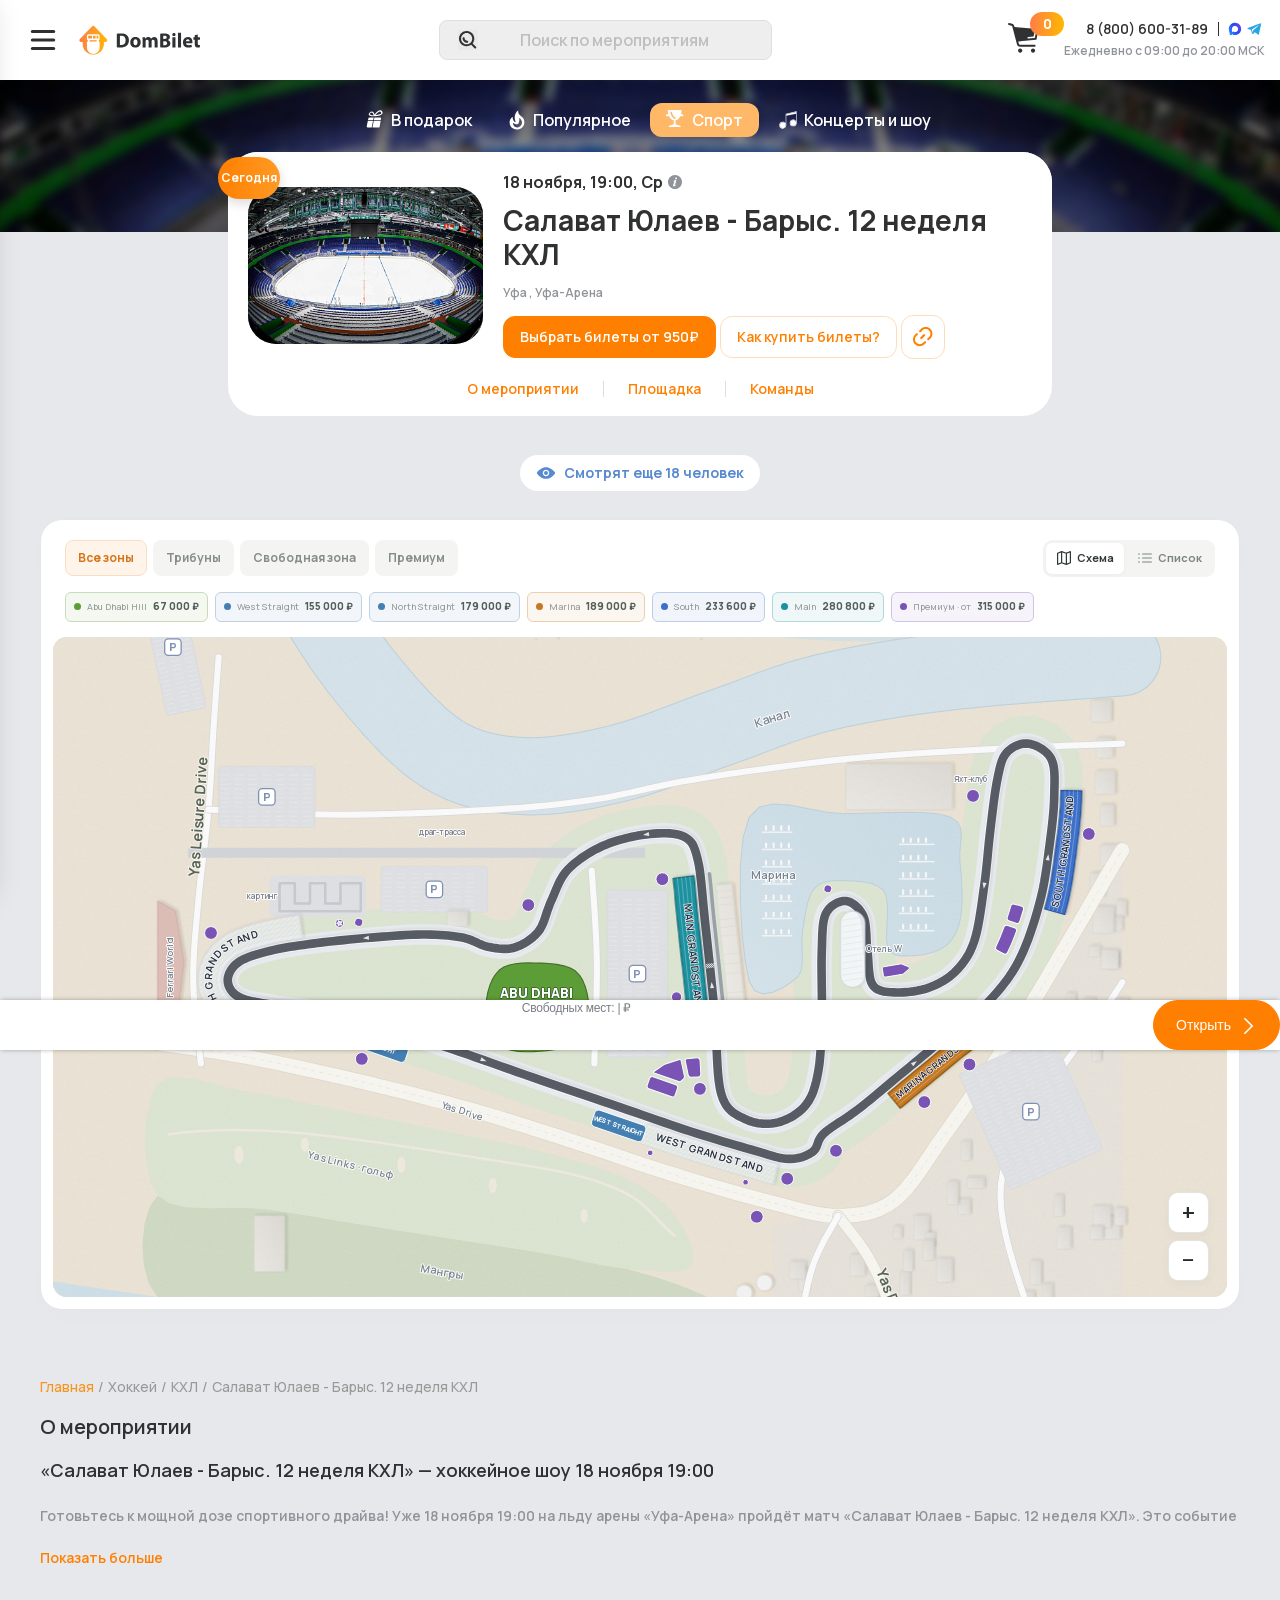
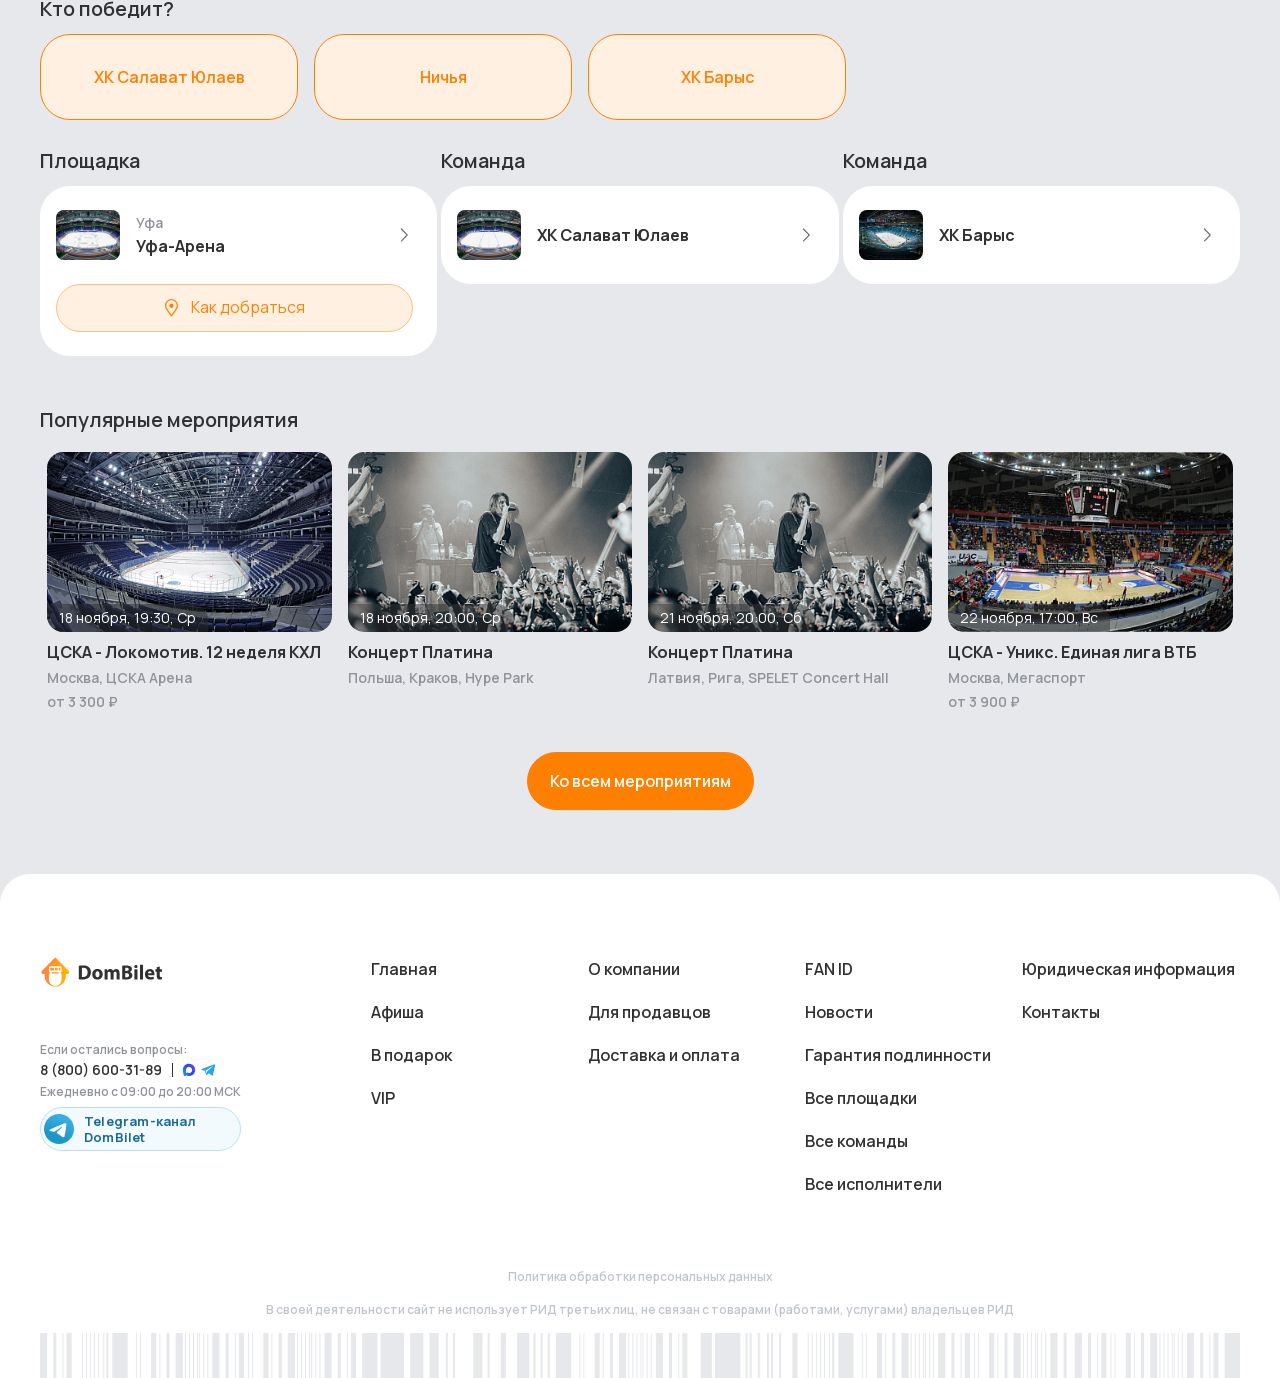
==== commit 5fb75d9f: "Separate Yas Marina premium zones from nearby objects" ====
--- a/site/yas-marina/index.html
+++ b/site/yas-marina/index.html
@@ -1329,5 +1329,5 @@
     "description": "Билеты на Салават Юлаев - Барыс. 12 неделя КХЛ, Уфа. Начало 18 ноября 19:00 на площадке Уфа-Арена. Выбирайте лучшие места и покупайте билеты с гарантией подлинности на dombilet.ru быстро, удобно, безопасно."
 }
 </script>
-<script src="../schemes/embedded.js?v=26"></script></body>
+<script src="../schemes/embedded.js?v=27"></script></body>
 </html>
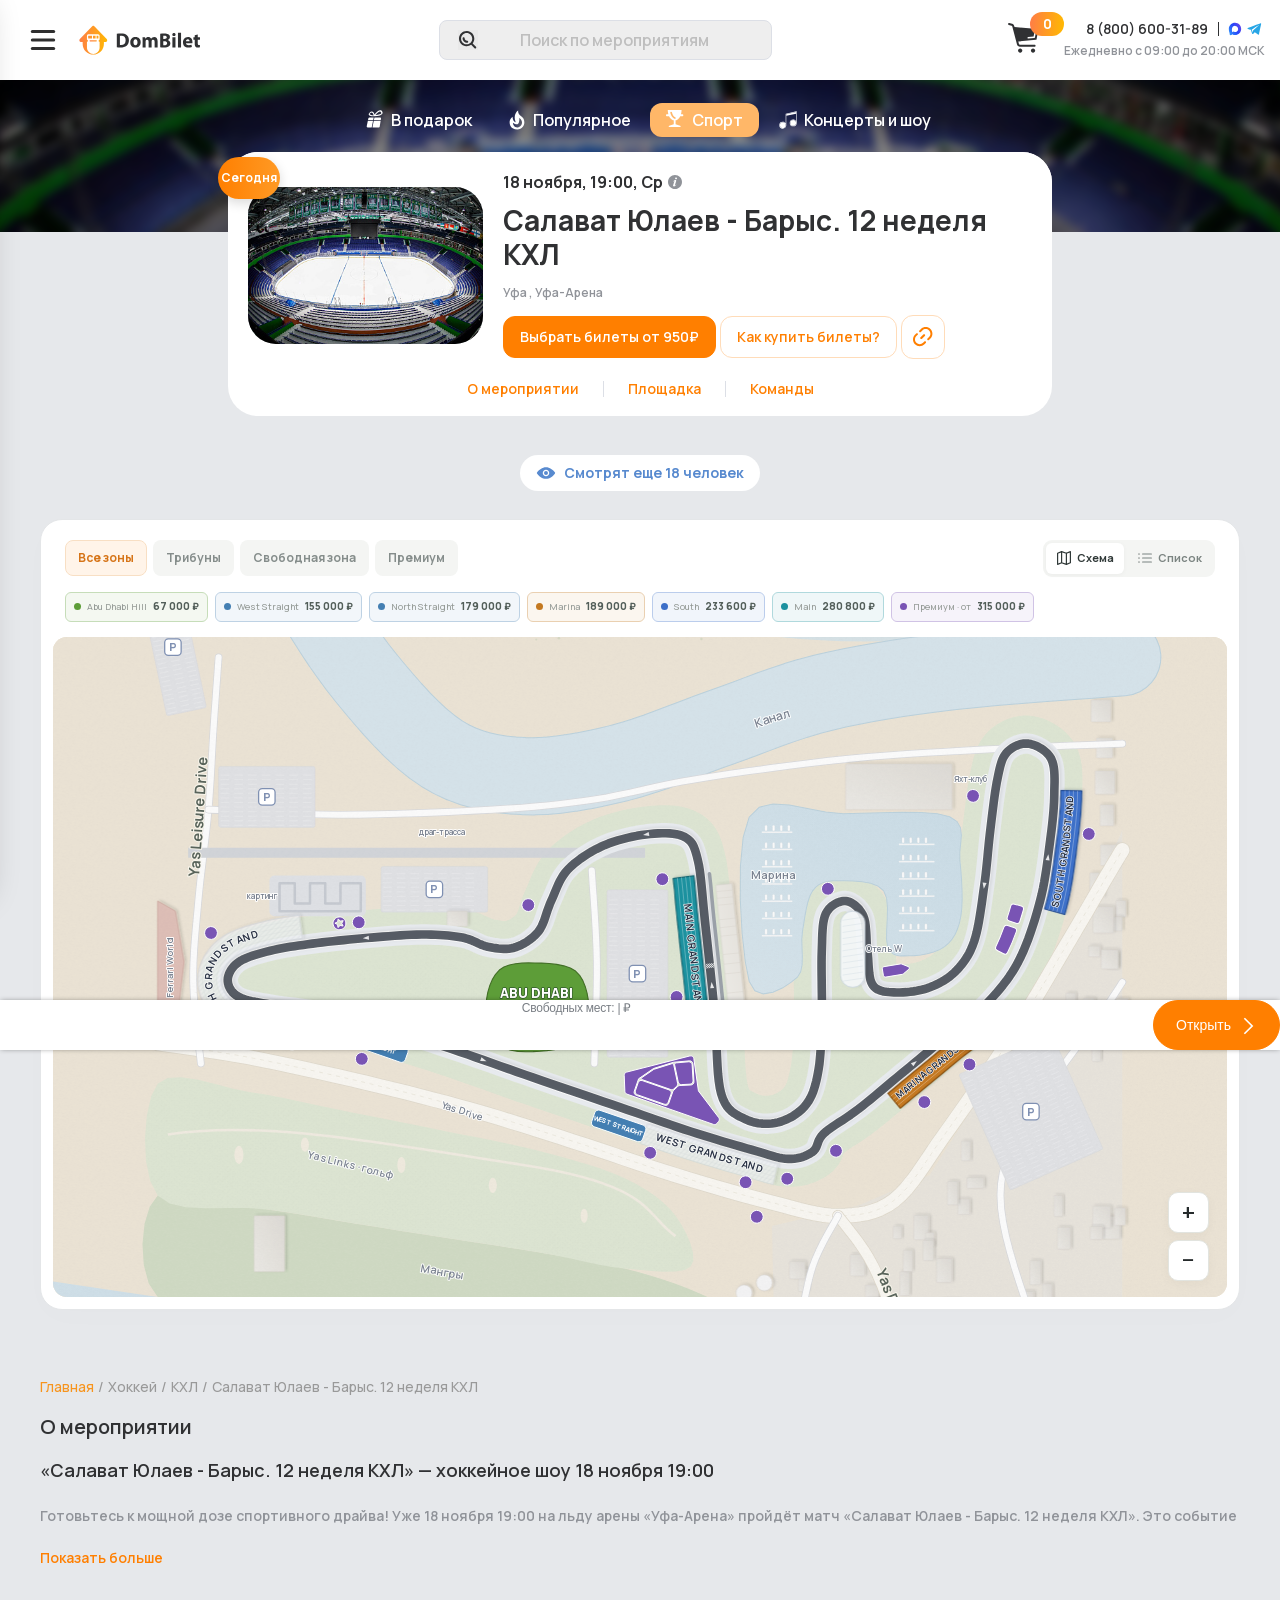
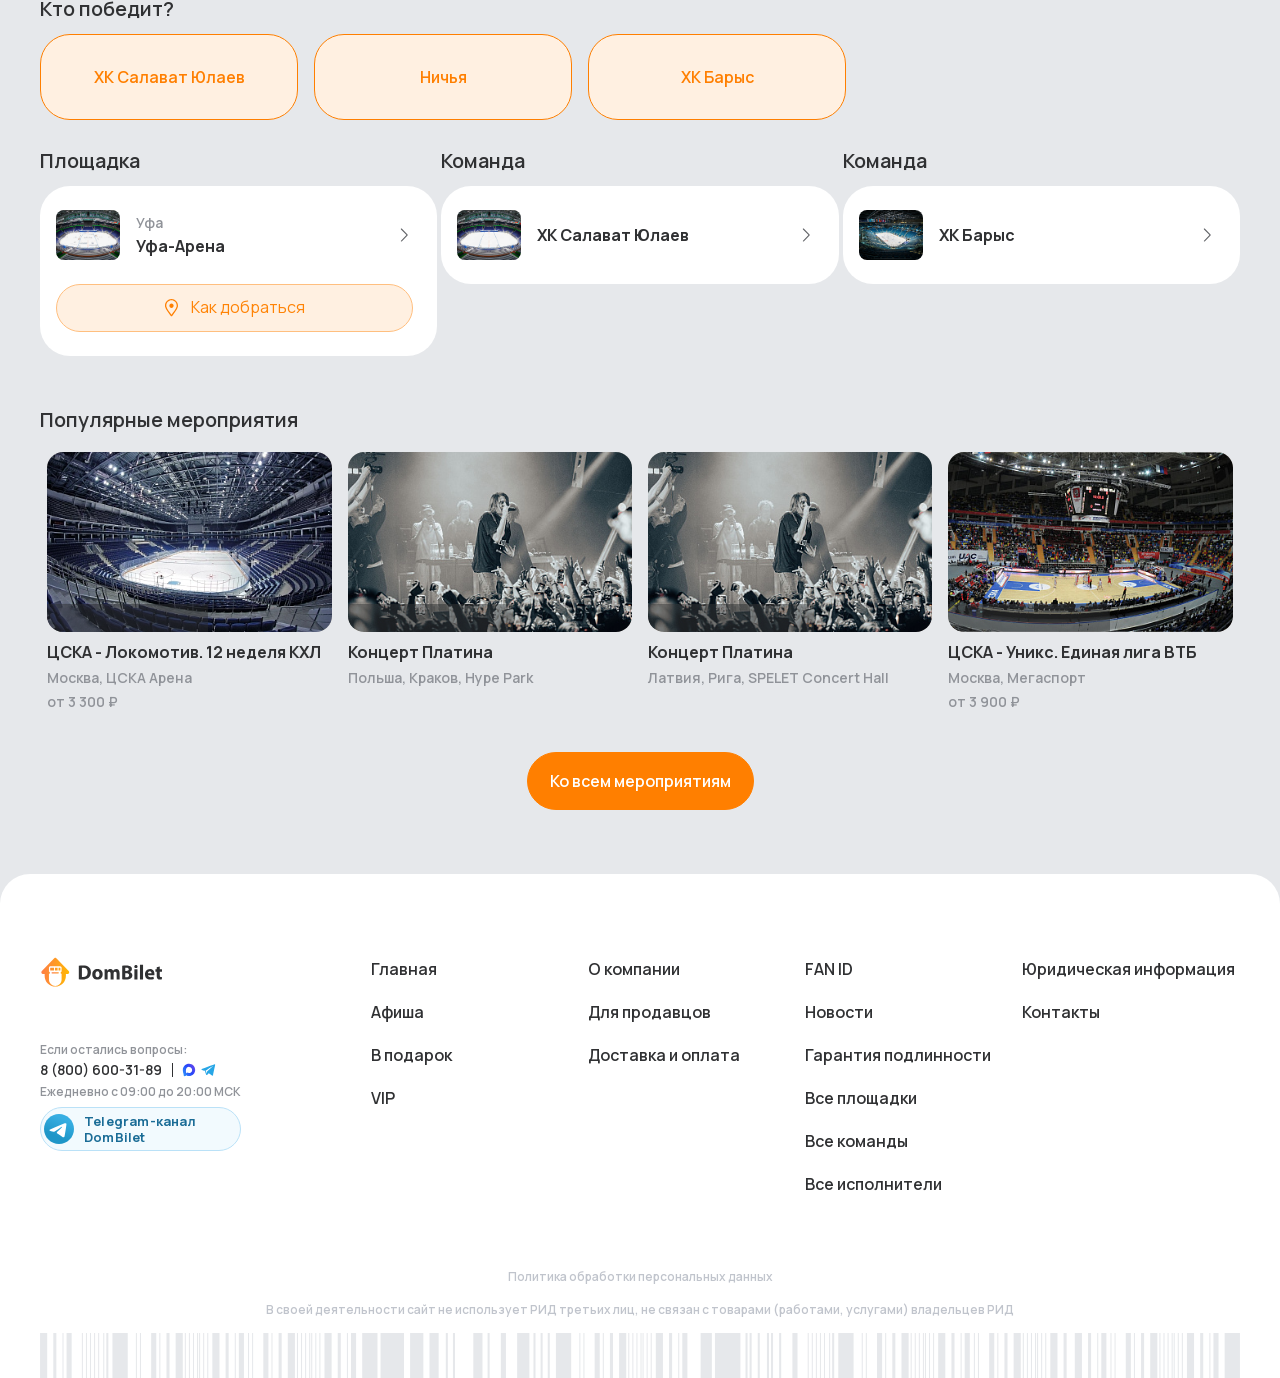
==== commit e8c45d34: "Restore the original Yas Marina premium footprints" ====
--- a/site/yas-marina/index.html
+++ b/site/yas-marina/index.html
@@ -1329,5 +1329,5 @@
     "description": "Билеты на Салават Юлаев - Барыс. 12 неделя КХЛ, Уфа. Начало 18 ноября 19:00 на площадке Уфа-Арена. Выбирайте лучшие места и покупайте билеты с гарантией подлинности на dombilet.ru быстро, удобно, безопасно."
 }
 </script>
-<script src="../schemes/embedded.js?v=27"></script></body>
+<script src="../schemes/embedded.js?v=28"></script></body>
 </html>
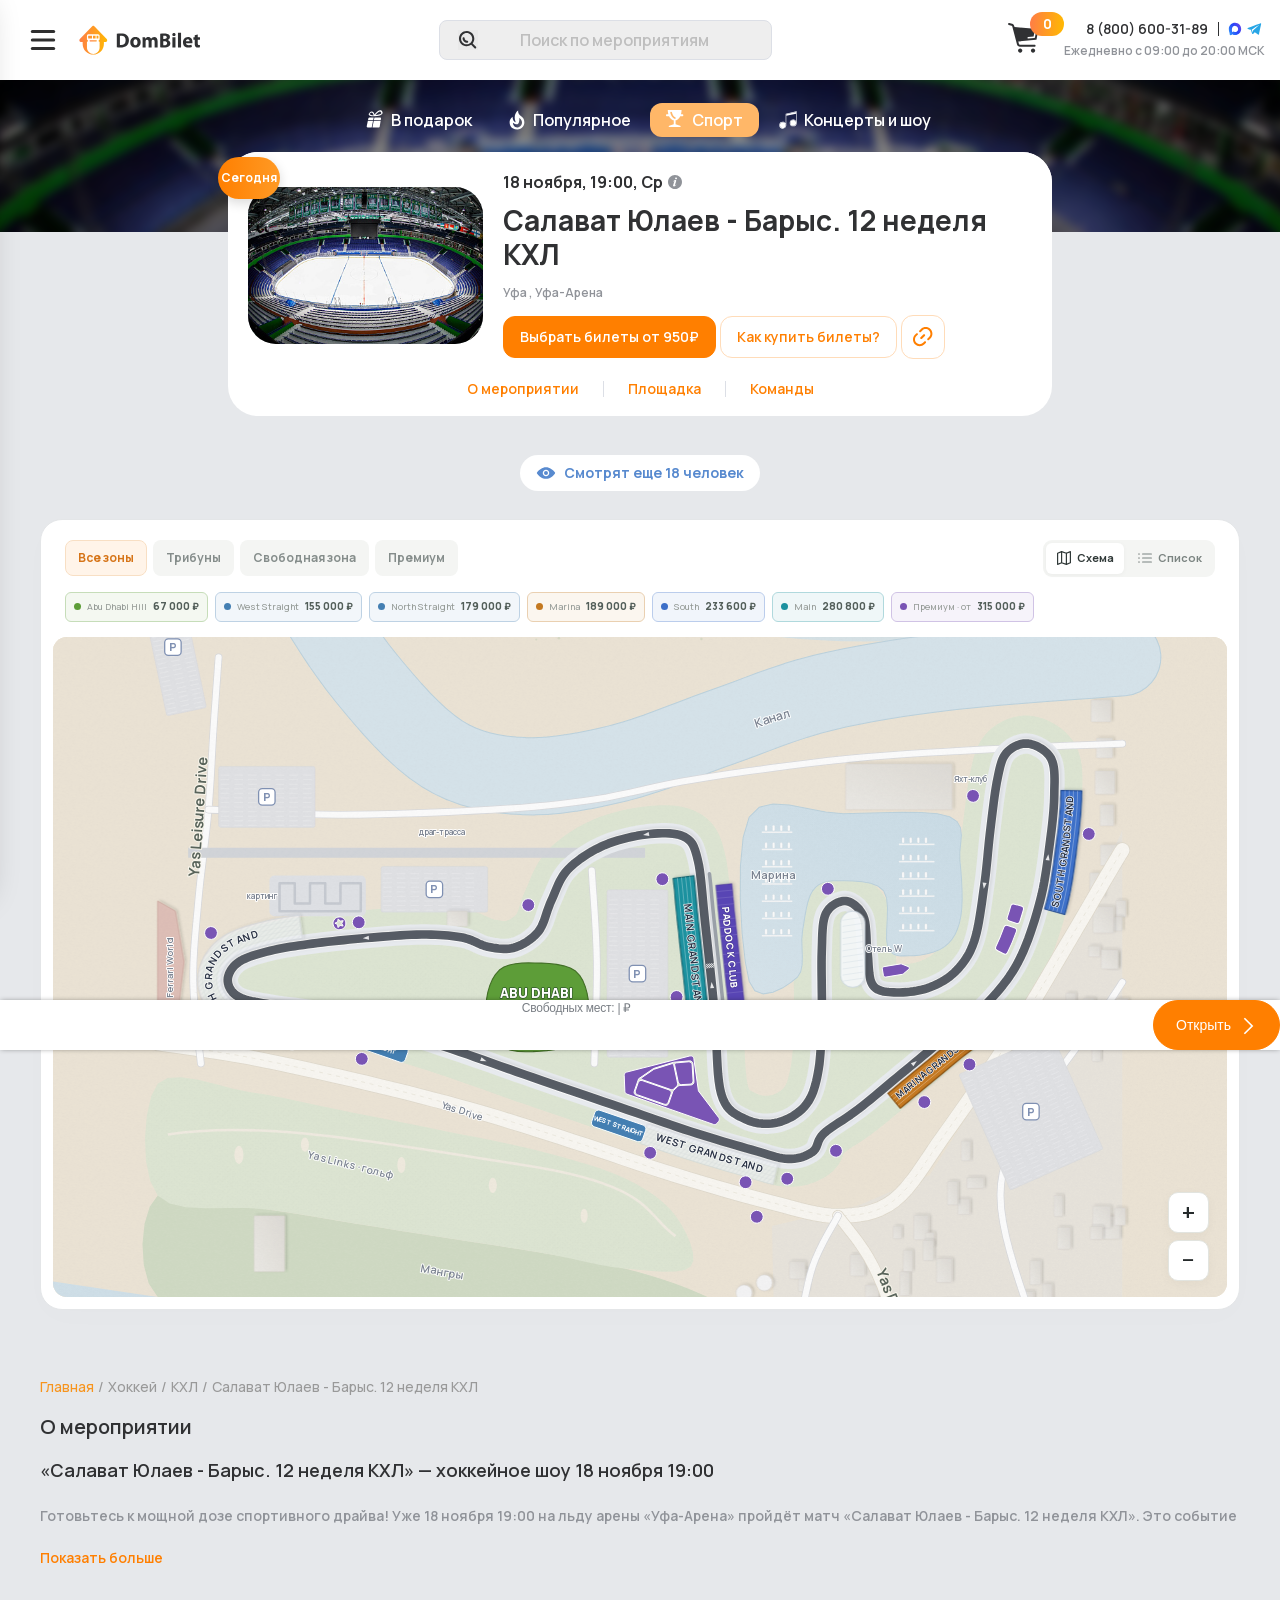
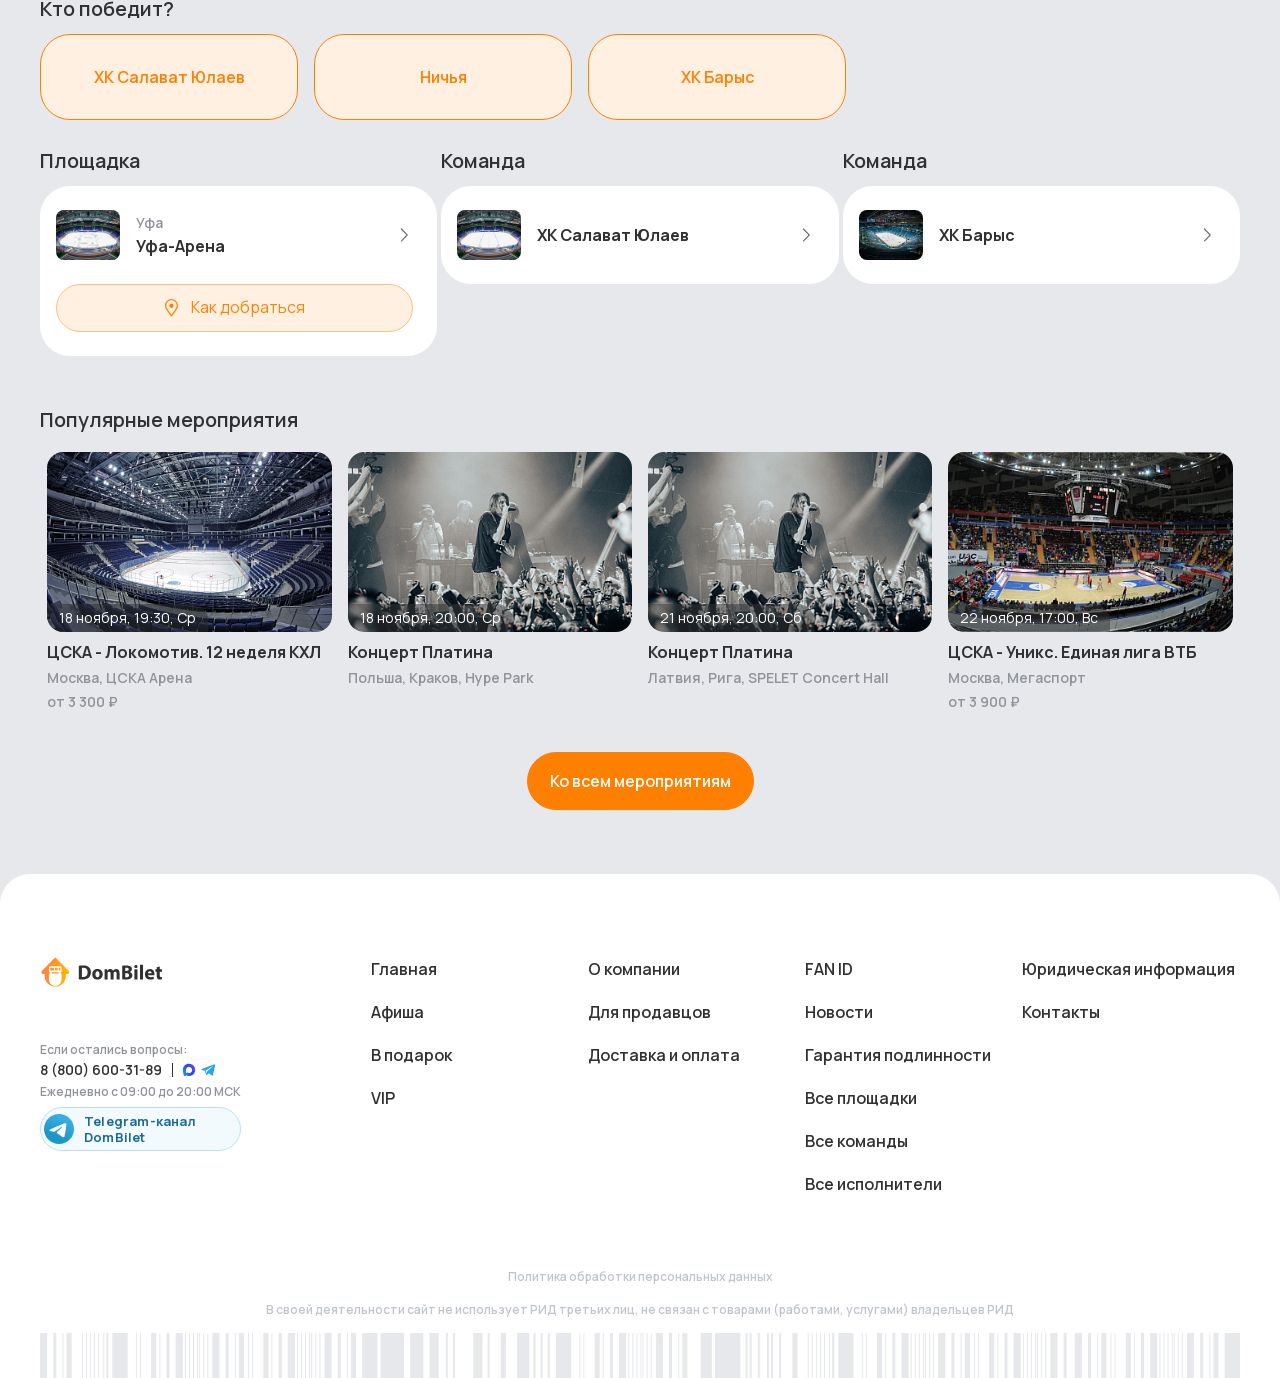
==== commit 8ec14be3: "Use the trackside building as the Paddock Club sector" ====
--- a/site/yas-marina/index.html
+++ b/site/yas-marina/index.html
@@ -1329,5 +1329,5 @@
     "description": "Билеты на Салават Юлаев - Барыс. 12 неделя КХЛ, Уфа. Начало 18 ноября 19:00 на площадке Уфа-Арена. Выбирайте лучшие места и покупайте билеты с гарантией подлинности на dombilet.ru быстро, удобно, безопасно."
 }
 </script>
-<script src="../schemes/embedded.js?v=28"></script></body>
+<script src="../schemes/embedded.js?v=29"></script></body>
 </html>
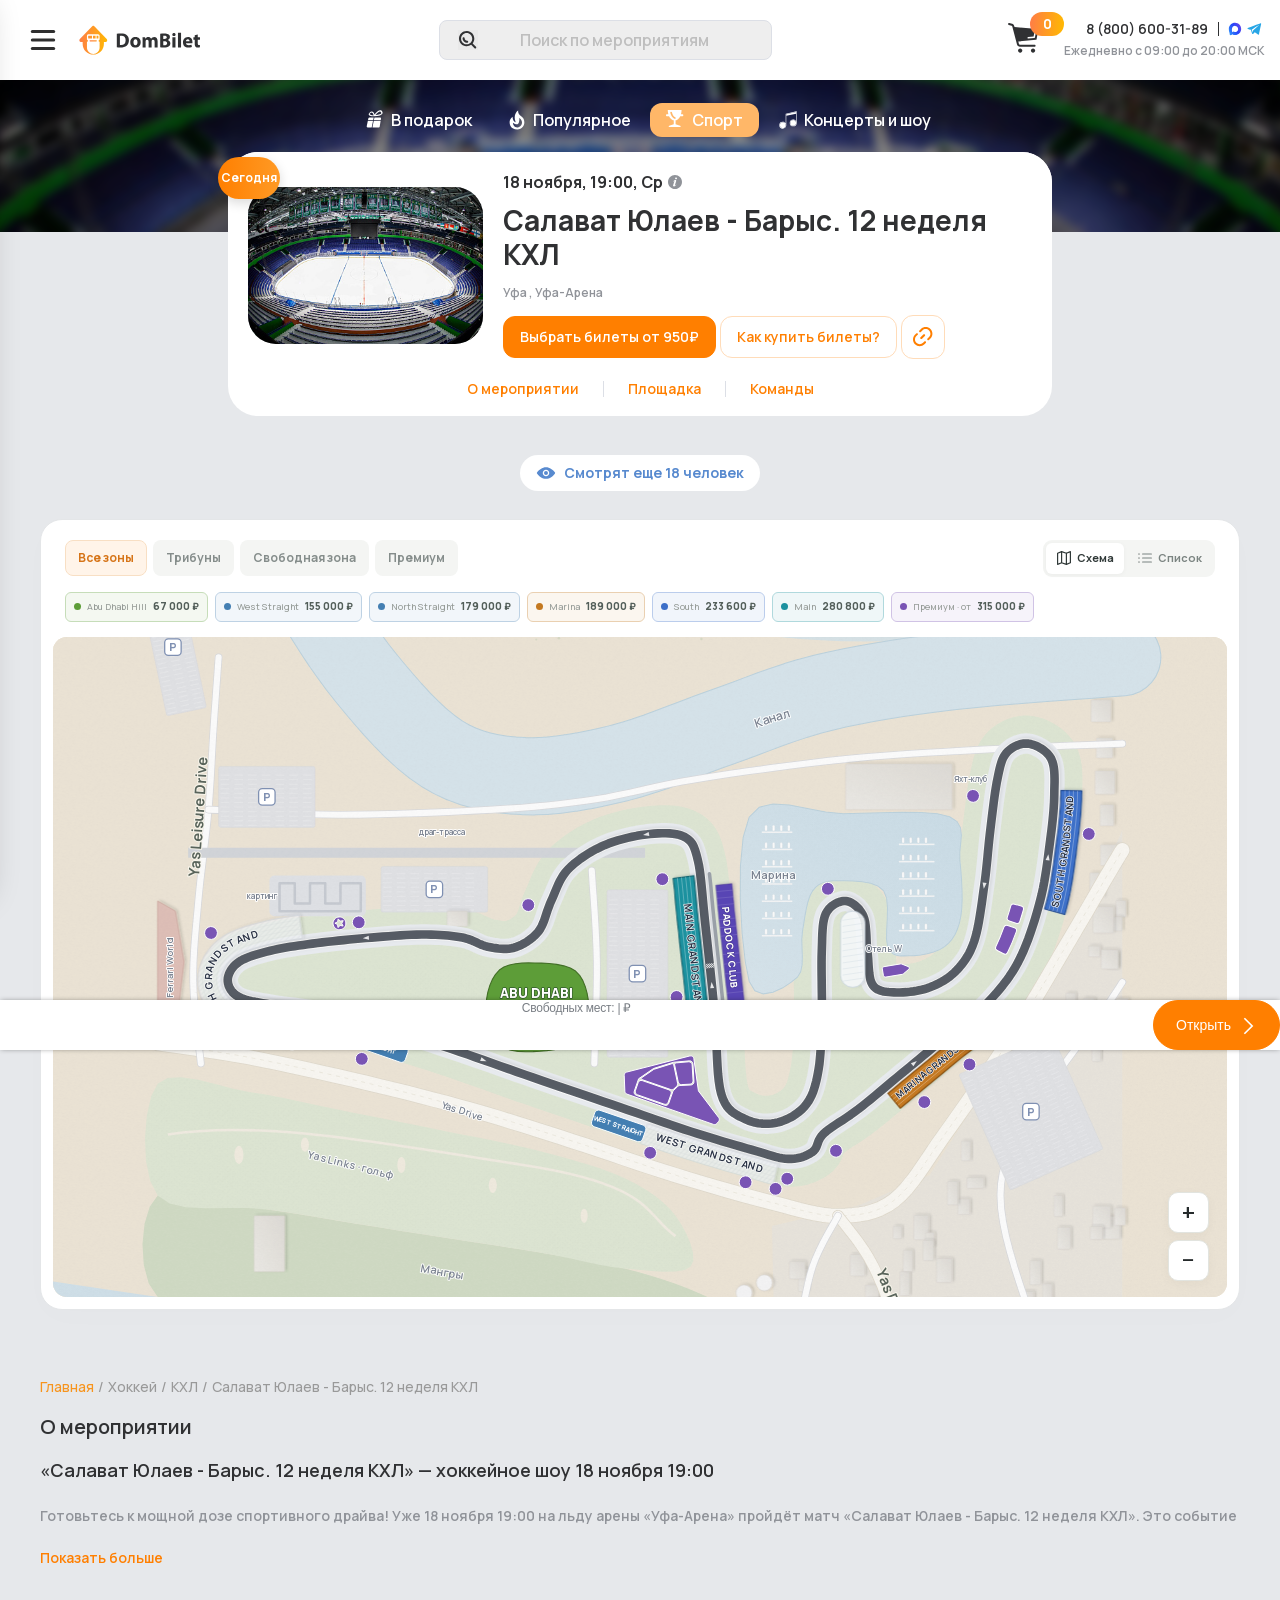
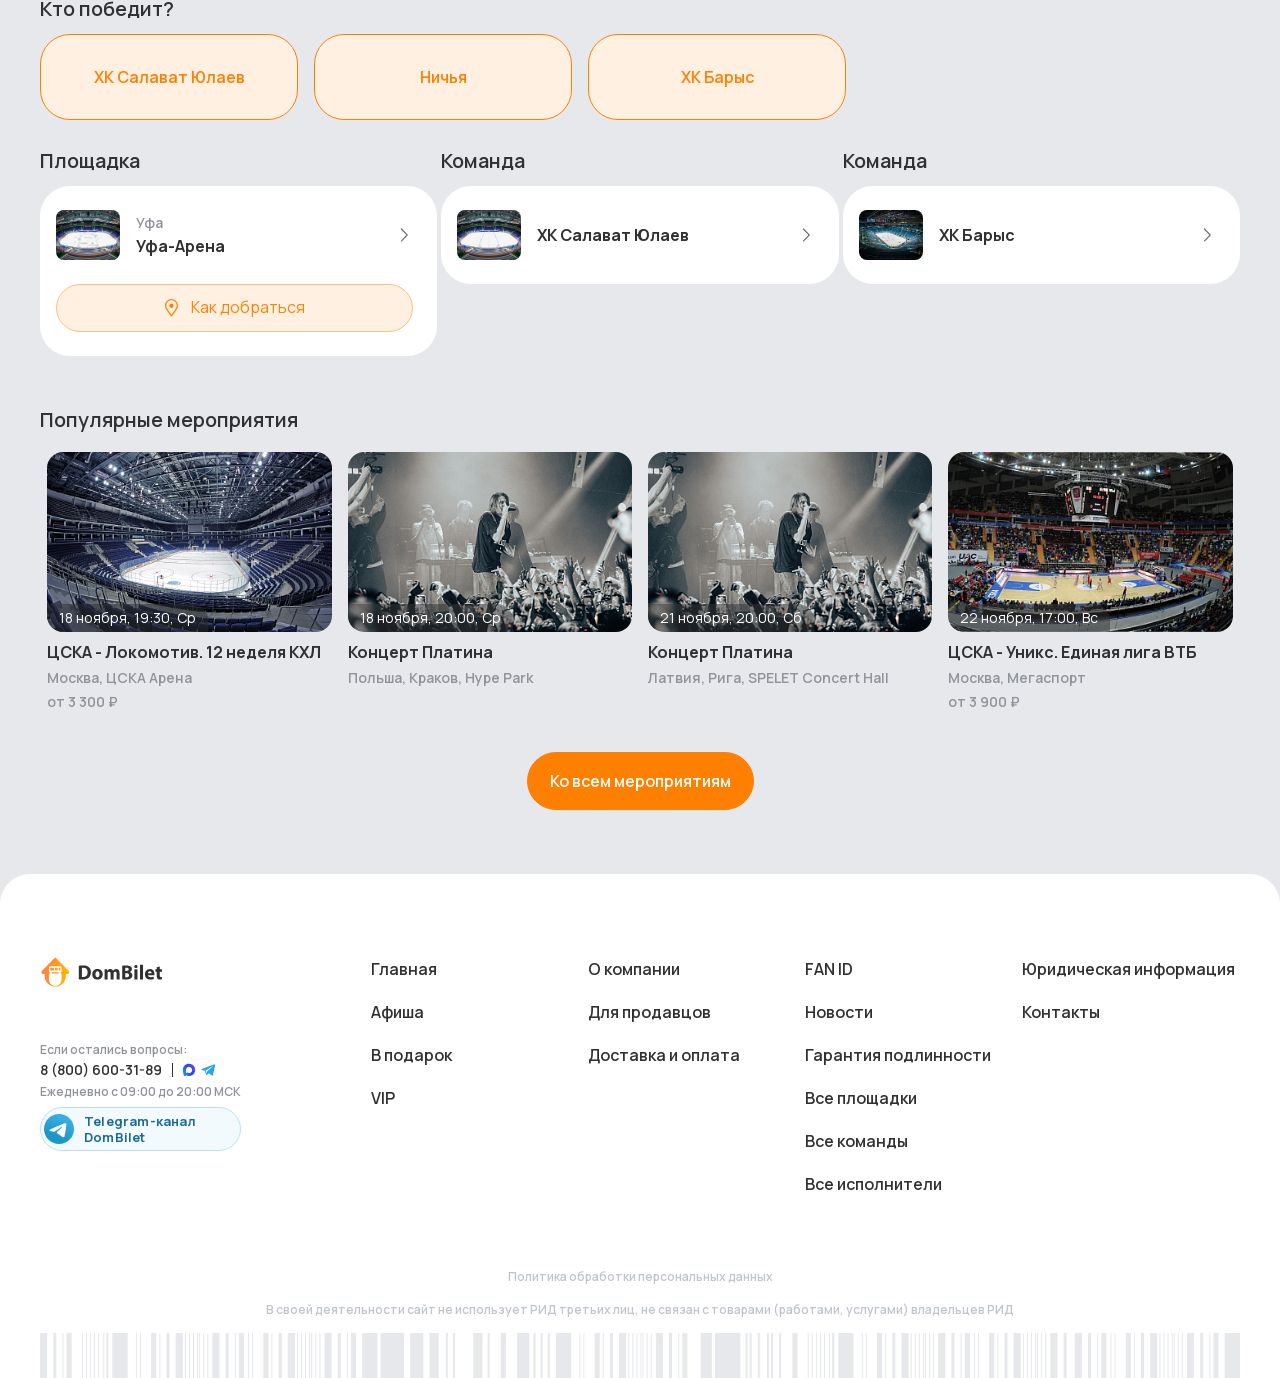
==== commit 5291cb94: "Move the West and North Lounge markers" ====
--- a/site/yas-marina/index.html
+++ b/site/yas-marina/index.html
@@ -1329,5 +1329,5 @@
     "description": "Билеты на Салават Юлаев - Барыс. 12 неделя КХЛ, Уфа. Начало 18 ноября 19:00 на площадке Уфа-Арена. Выбирайте лучшие места и покупайте билеты с гарантией подлинности на dombilet.ru быстро, удобно, безопасно."
 }
 </script>
-<script src="../schemes/embedded.js?v=29"></script></body>
+<script src="../schemes/embedded.js?v=30"></script></body>
 </html>
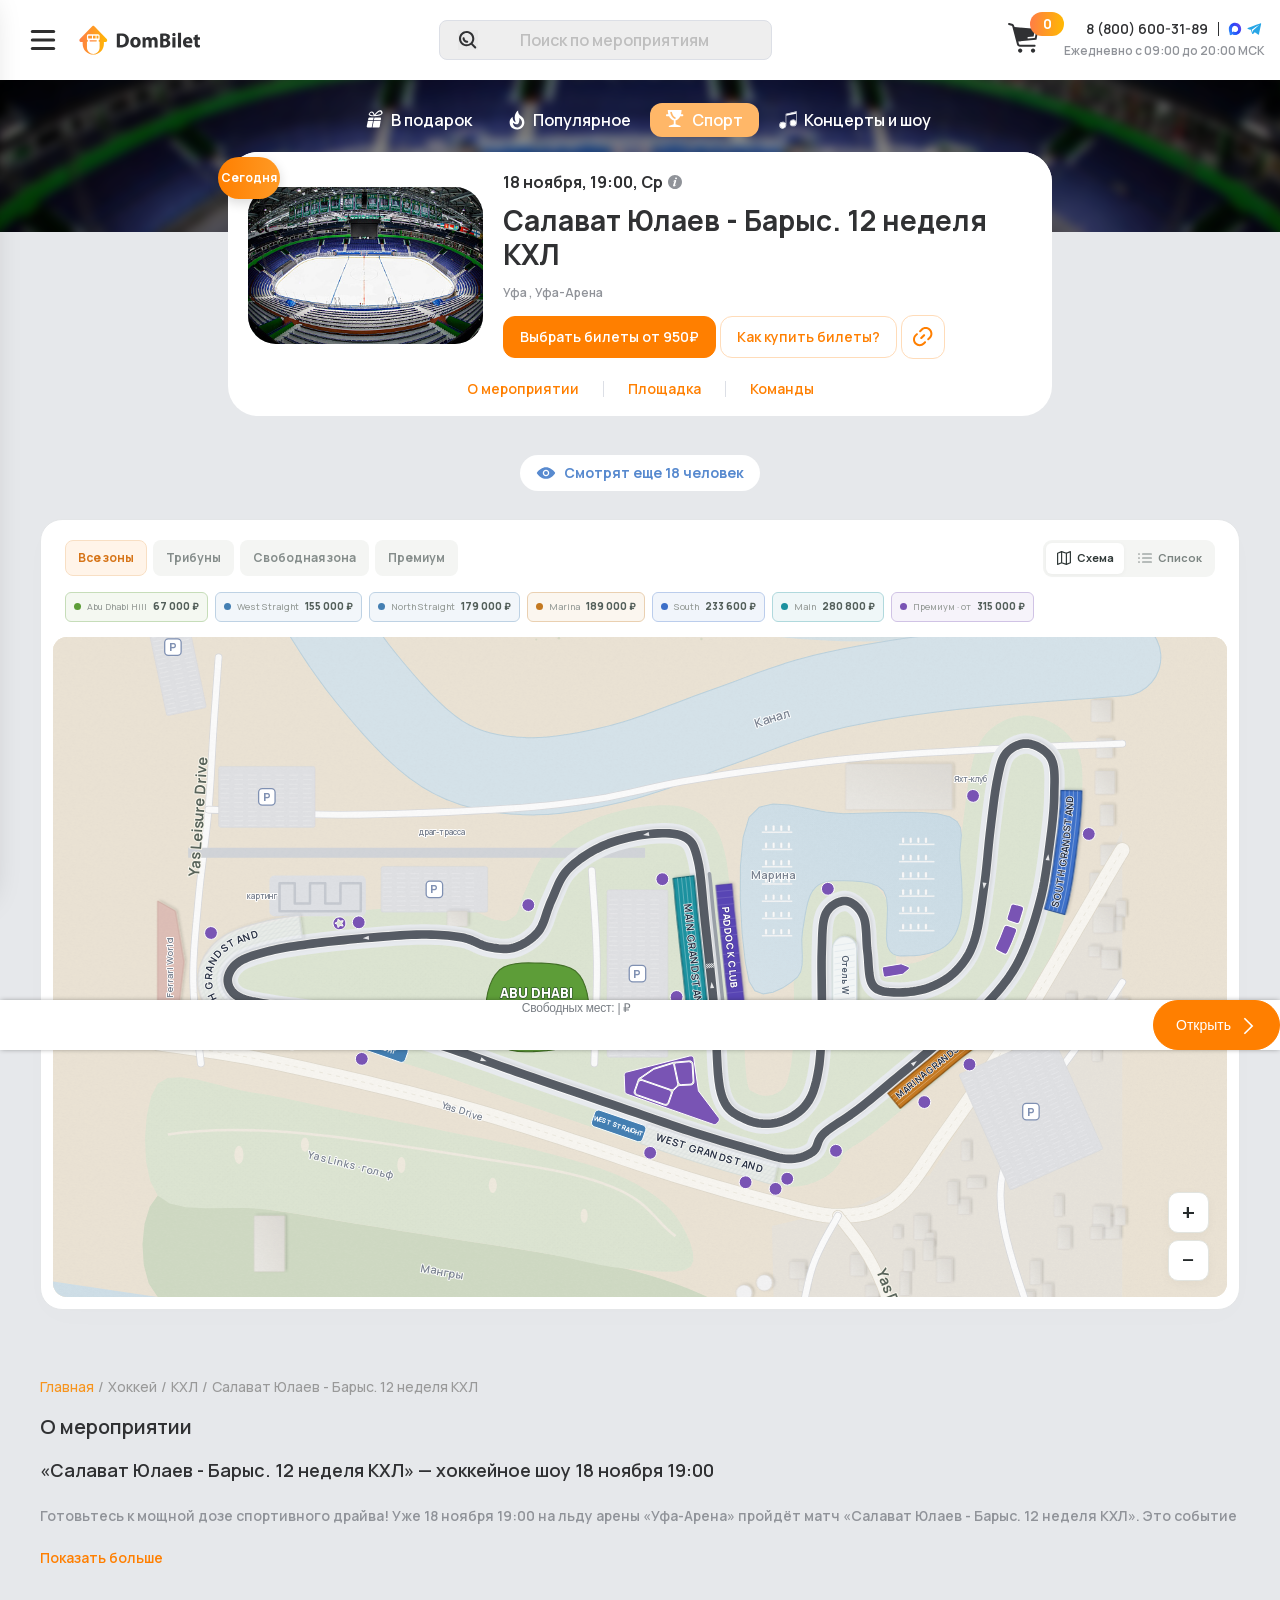
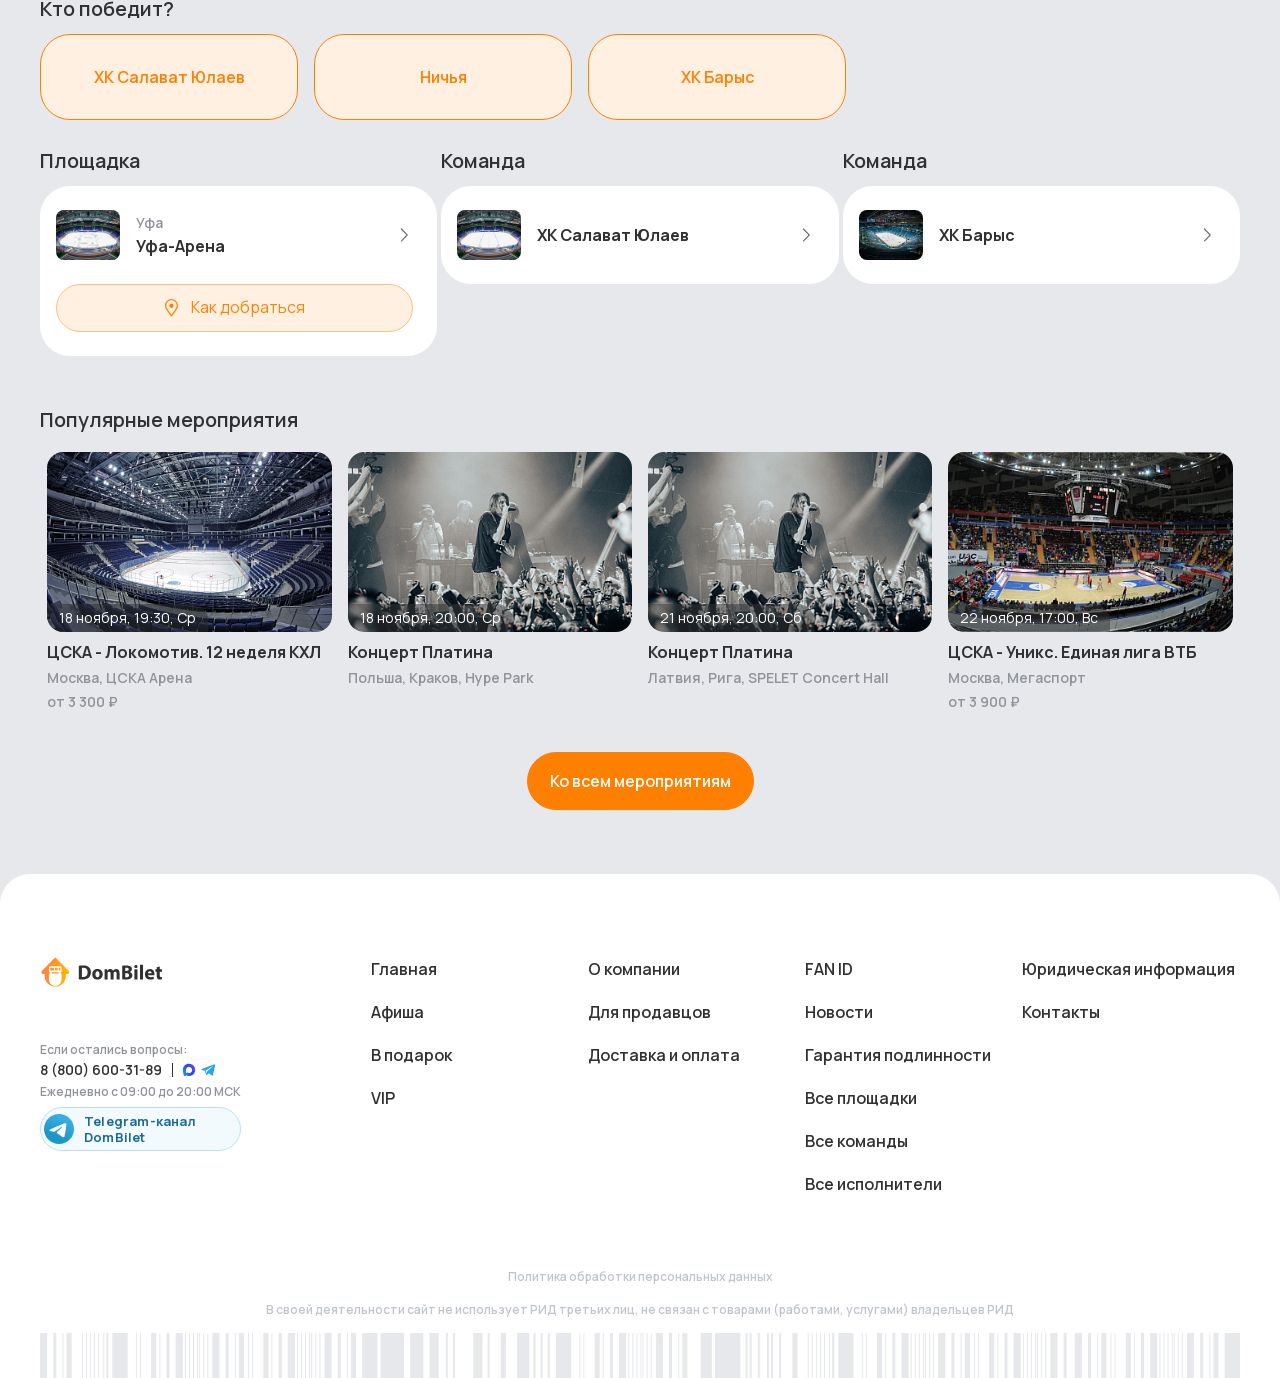
==== commit 1a370e57: "Center the hotel and align its label in the Yas Marina hairpin" ====
--- a/site/yas-marina/index.html
+++ b/site/yas-marina/index.html
@@ -1329,5 +1329,5 @@
     "description": "Билеты на Салават Юлаев - Барыс. 12 неделя КХЛ, Уфа. Начало 18 ноября 19:00 на площадке Уфа-Арена. Выбирайте лучшие места и покупайте билеты с гарантией подлинности на dombilet.ru быстро, удобно, безопасно."
 }
 </script>
-<script src="../schemes/embedded.js?v=30"></script></body>
+<script src="../schemes/embedded.js?v=31"></script></body>
 </html>
